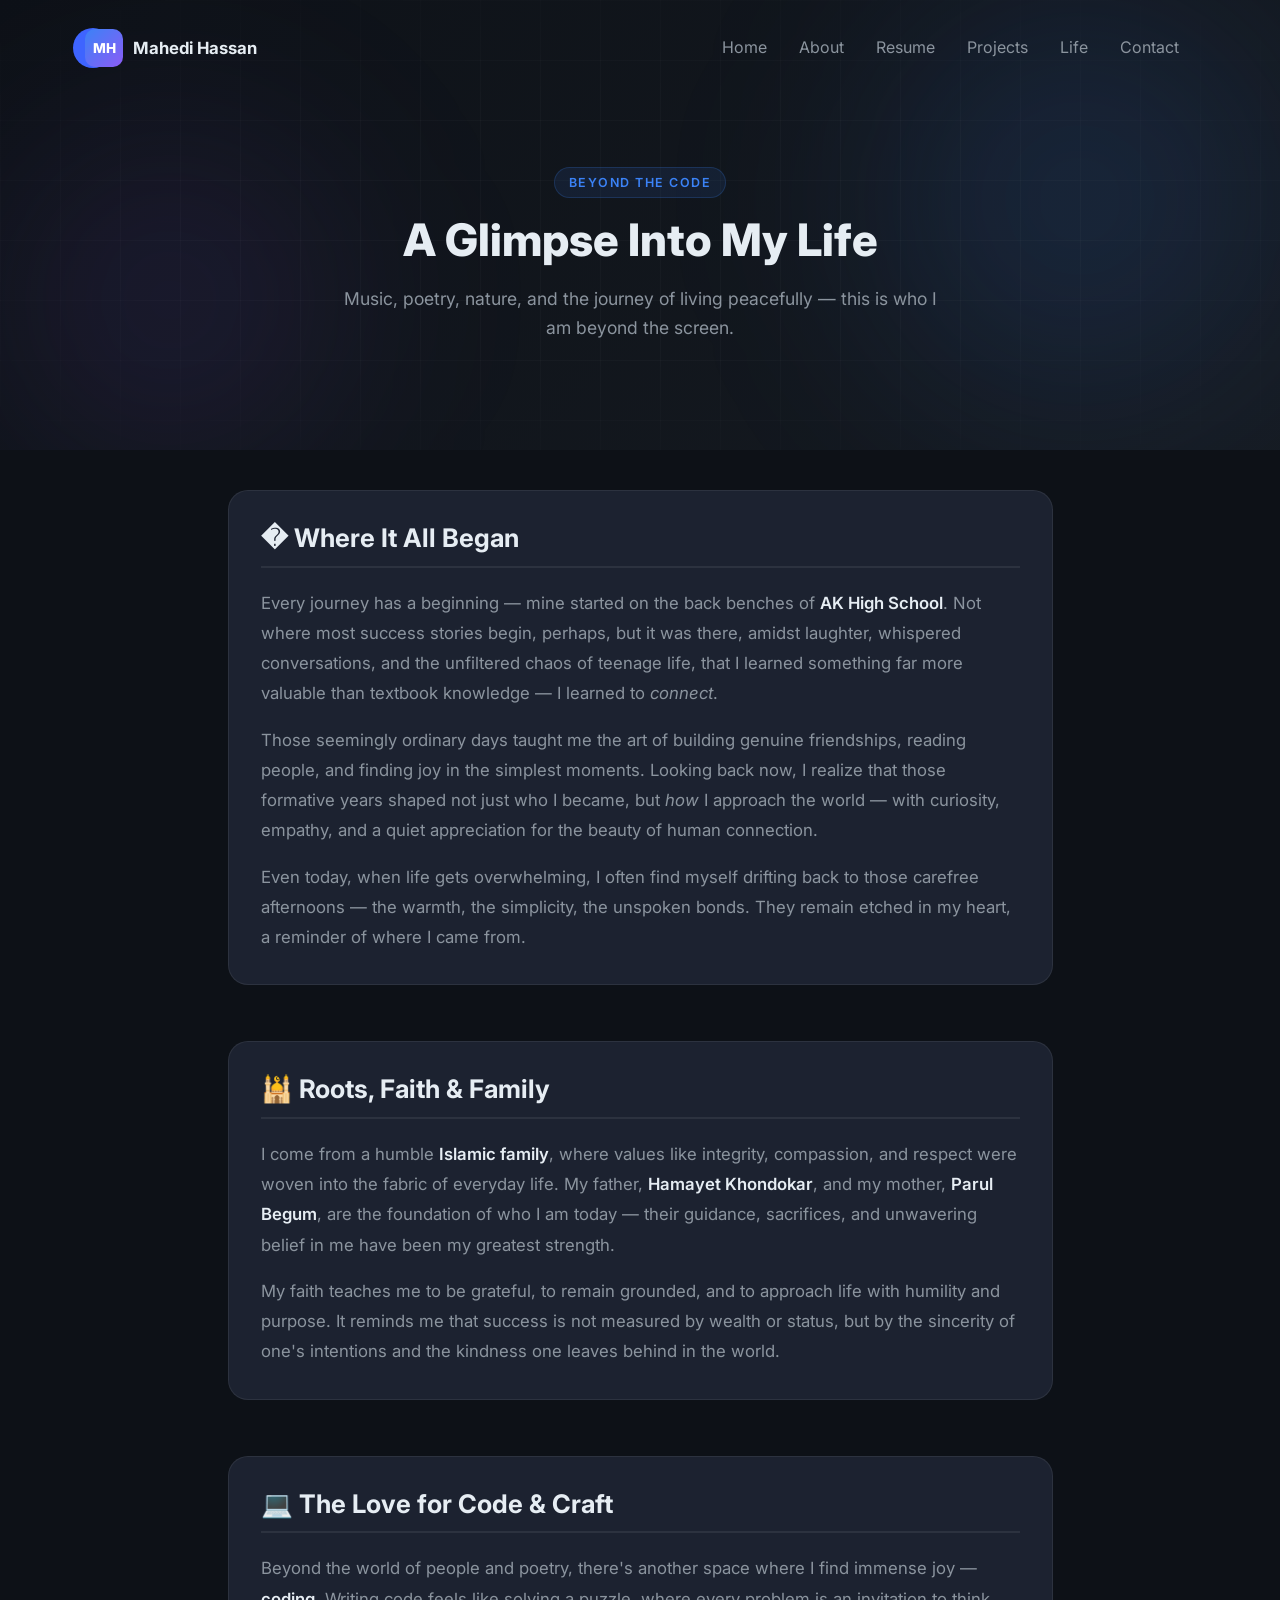
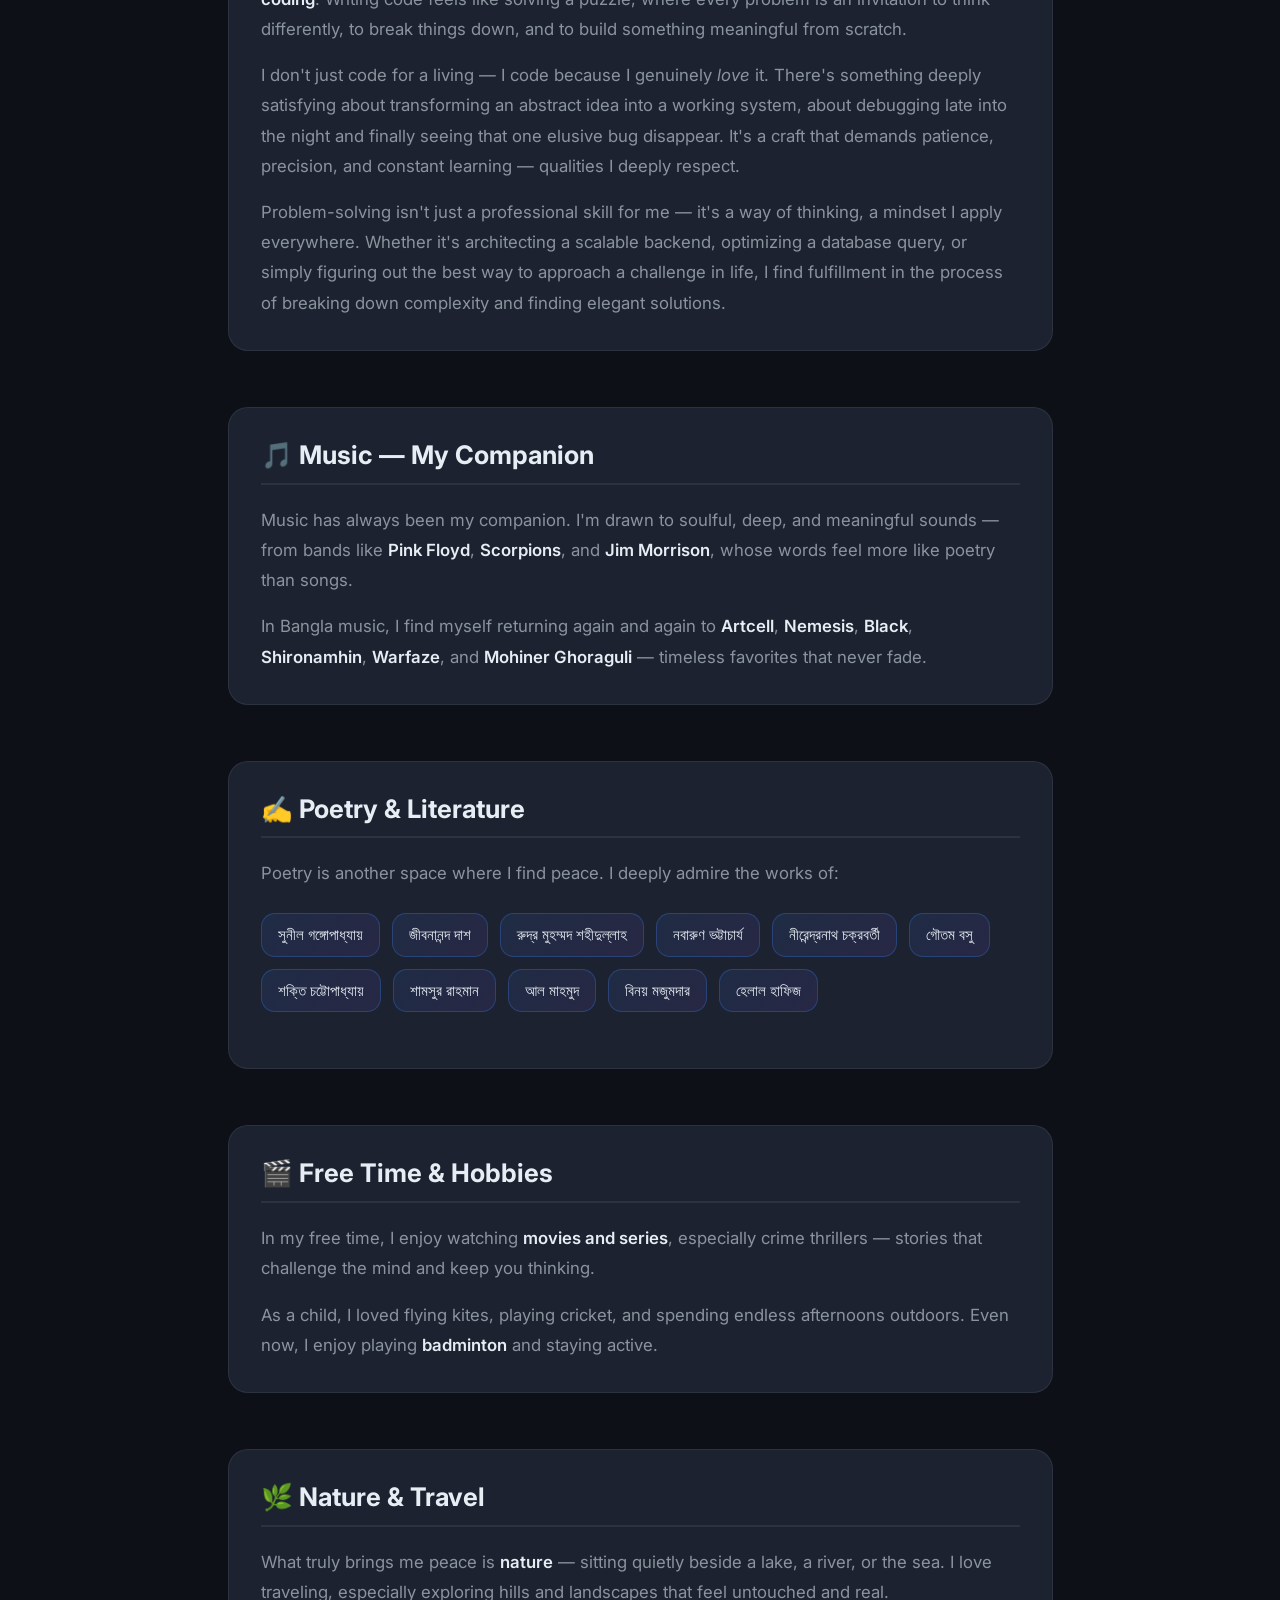
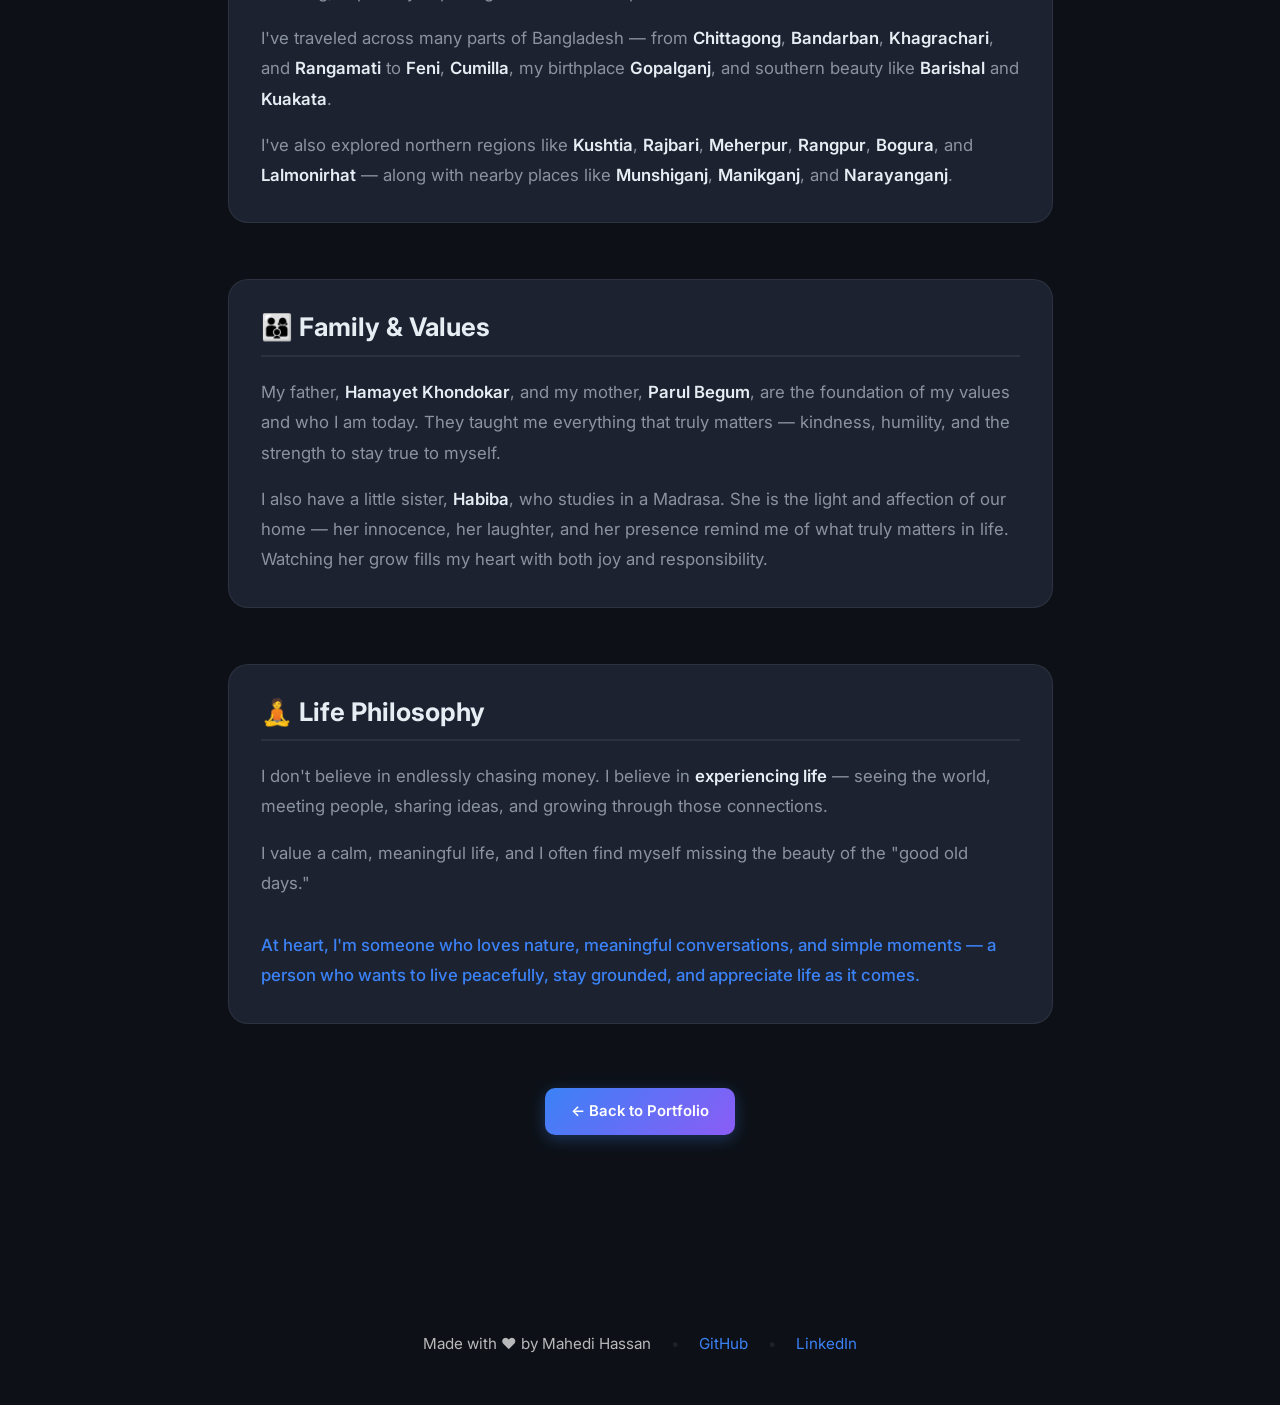
==== bio.html @ 2701e007 "dev" ====
<!DOCTYPE html>
<html lang="en">
  <head>
    <title>About Me — Mahedi Hassan</title>
    <meta charset="utf-8">
    <meta name="viewport" content="width=device-width, initial-scale=1, shrink-to-fit=no">
    <meta name="description" content="A glimpse into the life of Mahedi Hassan — music, poetry, nature, and the journey beyond code.">
    <meta property="og:title" content="About Me — Mahedi Hassan">
    <meta property="og:description" content="Beyond the code — music, poetry, nature, and meaningful moments.">
    <meta property="og:image" content="images/mahedi.jpg">
    <meta name="theme-color" content="#0d1117">

    <!-- Preconnect for speed -->
    <link rel="preconnect" href="https://fonts.googleapis.com">
    <link rel="preconnect" href="https://fonts.gstatic.com" crossorigin>
    <link href="https://fonts.googleapis.com/css2?family=Inter:wght@300;400;500;600;700;800;900&family=JetBrains+Mono:wght@400;600&display=swap" rel="stylesheet">

    <!-- Framework CSS (kept lean) -->
    <link rel="stylesheet" href="css/animate.css">
    <link rel="stylesheet" href="css/aos.css">
    <link rel="stylesheet" href="css/style.css">

    <!-- Main portfolio theme — loads last to win specificity -->
    <link rel="stylesheet" href="css/portfolio-main.css">
  </head>

  <body data-spy="scroll" data-target=".site-navbar-target" data-offset="300">

    <!-- Scroll progress indicator -->
    <div id="scroll-progress-bar" aria-hidden="true"></div>

    <!-- ════════════════════════════════════════════
         NAVIGATION
    ════════════════════════════════════════════ -->
    <nav class="navbar navbar-expand-lg navbar-dark ftco-navbar-light site-navbar-target" id="ftco-navbar">
      <div class="container">
        <a class="navbar-brand" href="index.html">
          <span class="brand-logo">MH</span>
          <span class="brand-name">Mahedi Hassan</span>
        </a>
        <button class="navbar-toggler" type="button" data-toggle="collapse"
                data-target="#ftco-nav" aria-controls="ftco-nav"
                aria-expanded="false" aria-label="Toggle navigation">
          <span class="navbar-toggler-icon"></span>
        </button>
        <div class="collapse navbar-collapse" id="ftco-nav">
          <ul class="navbar-nav nav ml-auto">
            <li class="nav-item"><a href="index.html#home-section"     class="nav-link"><span>Home</span></a></li>
            <li class="nav-item"><a href="index.html#about-section"    class="nav-link"><span>About</span></a></li>
            <li class="nav-item"><a href="index.html#resume-section"   class="nav-link"><span>Resume</span></a></li>
            <li class="nav-item"><a href="index.html#projects-section" class="nav-link"><span>Projects</span></a></li>
            <li class="nav-item"><a href="bio.html" class="nav-link active"><span>Life</span></a></li>
            <li class="nav-item"><a href="index.html#contact-section"  class="nav-link"><span>Contact</span></a></li>
          </ul>
        </div>
      </div>
    </nav>

    <!-- ════════════════════════════════════════════
         BIO HERO
    ════════════════════════════════════════════ -->
    <section class="hero-wrap bio-hero" style="min-height: 50vh; padding-top: 120px; padding-bottom: 60px;">
      <div class="hero-glow glow-1" aria-hidden="true"></div>
      <div class="hero-glow glow-2" aria-hidden="true"></div>
      <div class="hero-grid" aria-hidden="true"></div>

      <div class="container">
        <div class="row justify-content-center">
          <div class="col-lg-8 text-center" data-aos="fade-up">
            <div class="section-eyebrow">Beyond the Code</div>
            <h1 class="section-heading" style="font-size: 2.8rem; margin-bottom: 1rem;">
              A Glimpse Into My Life
            </h1>
            <p class="section-sub" style="font-size: 1.1rem; max-width: 600px; margin: 0 auto;">
              Music, poetry, nature, and the journey of living peacefully — this is who I am beyond the screen.
            </p>
          </div>
        </div>
      </div>
    </section>

    <!-- ════════════════════════════════════════════
         BIO CONTENT
    ════════════════════════════════════════════ -->
    <section class="ftco-section" style="padding-top: 40px;">
      <div class="container">
        <div class="row justify-content-center">
          <div class="col-lg-9">

            <!-- Journey -->
            <div class="bio-block" data-aos="fade-up">
              <h3 class="bio-heading">� Where It All Began</h3>
              <p class="bio-text">
                Every journey has a beginning — mine started on the back benches of <strong>AK High School</strong>. 
                Not where most success stories begin, perhaps, but it was there, amidst laughter, whispered conversations, 
                and the unfiltered chaos of teenage life, that I learned something far more valuable than textbook knowledge 
                — I learned to <em>connect</em>.
              </p>
              <p class="bio-text">
                Those seemingly ordinary days taught me the art of building genuine friendships, reading people, and finding 
                joy in the simplest moments. Looking back now, I realize that those formative years shaped not just who I became, 
                but <em>how</em> I approach the world — with curiosity, empathy, and a quiet appreciation for the beauty of human connection.
              </p>
              <p class="bio-text">
                Even today, when life gets overwhelming, I often find myself drifting back to those carefree afternoons — 
                the warmth, the simplicity, the unspoken bonds. They remain etched in my heart, a reminder of where I came from.
              </p>
            </div>

            <!-- Roots & Faith -->
            <div class="bio-block" data-aos="fade-up" data-aos-delay="50">
              <h3 class="bio-heading">🕌 Roots, Faith & Family</h3>
              <p class="bio-text">
                I come from a humble <strong>Islamic family</strong>, where values like integrity, compassion, and respect were 
                woven into the fabric of everyday life. My father, <strong>Hamayet Khondokar</strong>, and my mother, 
                <strong>Parul Begum</strong>, are the foundation of who I am today — their guidance, sacrifices, and unwavering 
                belief in me have been my greatest strength.
              </p>
              <p class="bio-text">
                My faith teaches me to be grateful, to remain grounded, and to approach life with humility and purpose. 
                It reminds me that success is not measured by wealth or status, but by the sincerity of one's intentions 
                and the kindness one leaves behind in the world.
              </p>
            </div>

            <!-- Coding & Problem-Solving -->
            <div class="bio-block" data-aos="fade-up" data-aos-delay="100">
              <h3 class="bio-heading">💻 The Love for Code & Craft</h3>
              <p class="bio-text">
                Beyond the world of people and poetry, there's another space where I find immense joy — <strong>coding</strong>. 
                Writing code feels like solving a puzzle, where every problem is an invitation to think differently, to break 
                things down, and to build something meaningful from scratch.
              </p>
              <p class="bio-text">
                I don't just code for a living — I code because I genuinely <em>love</em> it. There's something deeply 
                satisfying about transforming an abstract idea into a working system, about debugging late into the night 
                and finally seeing that one elusive bug disappear. It's a craft that demands patience, precision, and constant learning — 
                qualities I deeply respect.
              </p>
              <p class="bio-text">
                Problem-solving isn't just a professional skill for me — it's a way of thinking, a mindset I apply everywhere. 
                Whether it's architecting a scalable backend, optimizing a database query, or simply figuring out the best way 
                to approach a challenge in life, I find fulfillment in the process of breaking down complexity and finding elegant solutions.
              </p>
            </div>

            <!-- Music -->
            <div class="bio-block" data-aos="fade-up" data-aos-delay="100">
              <h3 class="bio-heading">🎵 Music — My Companion</h3>
              <p class="bio-text">
                Music has always been my companion. I'm drawn to soulful, deep, and meaningful sounds — from bands like 
                <strong>Pink Floyd</strong>, <strong>Scorpions</strong>, and <strong>Jim Morrison</strong>, whose words 
                feel more like poetry than songs.
              </p>
              <p class="bio-text">
                In Bangla music, I find myself returning again and again to <strong>Artcell</strong>, <strong>Nemesis</strong>, 
                <strong>Black</strong>, <strong>Shironamhin</strong>, <strong>Warfaze</strong>, and 
                <strong>Mohiner Ghoraguli</strong> — timeless favorites that never fade.
              </p>
            </div>

            <!-- Poetry -->
            <div class="bio-block" data-aos="fade-up" data-aos-delay="200">
              <h3 class="bio-heading">✍️ Poetry & Literature</h3>
              <p class="bio-text">
                Poetry is another space where I find peace. I deeply admire the works of:
              </p>
              <div class="poet-grid">
                <span class="poet-tag">সুনীল গঙ্গোপাধ্যায়</span>
                <span class="poet-tag">জীবনানন্দ দাশ</span>
                <span class="poet-tag">রুদ্র মুহম্মদ শহীদুল্লাহ</span>
                <span class="poet-tag">নবারুণ ভট্টাচার্য</span>
                <span class="poet-tag">নীরেন্দ্রনাথ চক্রবর্তী</span>
                <span class="poet-tag">গৌতম বসু</span>
                <span class="poet-tag">শক্তি চট্টোপাধ্যায়</span>
                <span class="poet-tag">শামসুর রাহমান</span>
                <span class="poet-tag">আল মাহমুদ</span>
                <span class="poet-tag">বিনয় মজুমদার</span>
                <span class="poet-tag">হেলাল হাফিজ</span>
              </div>
            </div>

            <!-- Hobbies -->
            <div class="bio-block" data-aos="fade-up" data-aos-delay="300">
              <h3 class="bio-heading">🎬 Free Time & Hobbies</h3>
              <p class="bio-text">
                In my free time, I enjoy watching <strong>movies and series</strong>, especially crime thrillers — 
                stories that challenge the mind and keep you thinking.
              </p>
              <p class="bio-text">
                As a child, I loved flying kites, playing cricket, and spending endless afternoons outdoors. 
                Even now, I enjoy playing <strong>badminton</strong> and staying active.
              </p>
            </div>

            <!-- Nature & Travel -->
            <div class="bio-block" data-aos="fade-up" data-aos-delay="400">
              <h3 class="bio-heading">🌿 Nature & Travel</h3>
              <p class="bio-text">
                What truly brings me peace is <strong>nature</strong> — sitting quietly beside a lake, a river, or the sea. 
                I love traveling, especially exploring hills and landscapes that feel untouched and real.
              </p>
              <p class="bio-text">
                I've traveled across many parts of Bangladesh — from <strong>Chittagong</strong>, <strong>Bandarban</strong>, 
                <strong>Khagrachari</strong>, and <strong>Rangamati</strong> to <strong>Feni</strong>, <strong>Cumilla</strong>, 
                my birthplace <strong>Gopalganj</strong>, and southern beauty like <strong>Barishal</strong> and <strong>Kuakata</strong>.
              </p>
              <p class="bio-text">
                I've also explored northern regions like <strong>Kushtia</strong>, <strong>Rajbari</strong>, 
                <strong>Meherpur</strong>, <strong>Rangpur</strong>, <strong>Bogura</strong>, and <strong>Lalmonirhat</strong> — 
                along with nearby places like <strong>Munshiganj</strong>, <strong>Manikganj</strong>, and <strong>Narayanganj</strong>.
              </p>
            </div>

            <!-- Family -->
            <div class="bio-block" data-aos="fade-up" data-aos-delay="500">
              <h3 class="bio-heading">👨‍👩‍👦 Family & Values</h3>
              <p class="bio-text">
                My father, <strong>Hamayet Khondokar</strong>, and my mother, <strong>Parul Begum</strong>, 
                are the foundation of my values and who I am today. They taught me everything that truly matters — 
                kindness, humility, and the strength to stay true to myself.
              </p>
              <p class="bio-text">
                I also have a little sister, <strong>Habiba</strong>, who studies in a Madrasa. She is the light and 
                affection of our home — her innocence, her laughter, and her presence remind me of what truly matters 
                in life. Watching her grow fills my heart with both joy and responsibility.
              </p>
            </div>

            <!-- Philosophy -->
            <div class="bio-block" data-aos="fade-up" data-aos-delay="600">
              <h3 class="bio-heading">🧘 Life Philosophy</h3>
              <p class="bio-text">
                I don't believe in endlessly chasing money. I believe in <strong>experiencing life</strong> — 
                seeing the world, meeting people, sharing ideas, and growing through those connections.
              </p>
              <p class="bio-text">
                I value a calm, meaningful life, and I often find myself missing the beauty of the "good old days."
              </p>
              <p class="bio-text" style="font-weight: 500; color: var(--accent); margin-top: 2rem;">
                At heart, I'm someone who loves nature, meaningful conversations, and simple moments — 
                a person who wants to live peacefully, stay grounded, and appreciate life as it comes.
              </p>
            </div>

            <!-- Back to Portfolio -->
            <div class="text-center" style="margin-top: 4rem;" data-aos="fade-up">
              <a href="index.html" class="btn-cta btn-cta-solid">← Back to Portfolio</a>
            </div>

          </div>
        </div>
      </div>
    </section>

    <!-- ════════════════════════════════════════════
         FOOTER
    ════════════════════════════════════════════ -->
    <footer class="ftco-footer ftco-section">
      <div class="container">
        <div class="row">
          <div class="col-md-12 text-center">
            <p class="footer-text">
              Made with ❤️ by Mahedi Hassan
              <span class="footer-divider">•</span>
              <a href="https://github.com/mahedihassan154" target="_blank" rel="noopener">GitHub</a>
              <span class="footer-divider">•</span>
              <a href="https://linkedin.com/in/mahedi154" target="_blank" rel="noopener">LinkedIn</a>
            </p>
          </div>
        </div>
      </div>
    </footer>

    <!-- Scripts -->
    <script src="js/jquery.min.js"></script>
    <script src="js/jquery-migrate-3.0.1.min.js"></script>
    <script src="js/popper.min.js"></script>
    <script src="js/bootstrap.min.js"></script>
    <script src="js/jquery.easing.1.3.js"></script>
    <script src="js/jquery.waypoints.min.js"></script>
    <script src="js/aos.js"></script>
    
    <script>
      // Initialize AOS
      AOS.init({
        duration: 800,
        easing: 'ease-in-out',
        once: true
      });

      // Scroll progress bar
      window.addEventListener('scroll', function() {
        var winScroll = document.body.scrollTop || document.documentElement.scrollTop;
        var height = document.documentElement.scrollHeight - document.documentElement.clientHeight;
        var scrolled = (winScroll / height) * 100;
        var bar = document.getElementById('scroll-progress-bar');
        if (bar) bar.style.width = scrolled + '%';
      });

      // Navbar scroll effect
      $(window).scroll(function() {
        var $nav = $('.ftco-navbar-light');
        if ($(this).scrollTop() > 50) {
          $nav.addClass('scrolled awake');
        } else {
          $nav.removeClass('scrolled awake');
        }
      });
    </script>

    <style>
      /* Bio-specific styles */
      .bio-hero {
        background: linear-gradient(135deg, rgba(13, 17, 23, 0.95), rgba(22, 27, 34, 0.95));
      }

      .bio-block {
        margin-bottom: 3.5rem;
        padding: 2rem;
        background: var(--bg-card);
        border: 1px solid var(--border);
        border-radius: var(--radius-lg);
        transition: all 0.3s ease;
      }

      .bio-block:hover {
        transform: translateY(-4px);
        box-shadow: 0 12px 24px rgba(0, 0, 0, 0.3);
        border-color: var(--accent);
      }

      .bio-heading {
        font-size: 1.6rem;
        font-weight: 700;
        color: var(--text);
        margin-bottom: 1.25rem;
        padding-bottom: 0.75rem;
        border-bottom: 2px solid var(--border);
      }

      .bio-text {
        font-size: 1.05rem;
        line-height: 1.8;
        color: var(--text-muted);
        margin-bottom: 1rem;
      }

      .bio-text:last-child {
        margin-bottom: 0;
      }

      .bio-text strong {
        color: var(--text);
        font-weight: 600;
      }

      .poet-grid {
        display: flex;
        flex-wrap: wrap;
        gap: 0.75rem;
        margin: 1.5rem 0;
      }

      .poet-tag {
        display: inline-block;
        padding: 0.5rem 1rem;
        background: linear-gradient(135deg, rgba(59, 130, 246, 0.1), rgba(139, 92, 246, 0.1));
        border: 1px solid rgba(59, 130, 246, 0.3);
        border-radius: var(--radius-md);
        color: var(--text);
        font-size: 0.95rem;
        font-weight: 500;
        transition: all 0.3s ease;
      }

      .poet-tag:hover {
        background: linear-gradient(135deg, rgba(59, 130, 246, 0.2), rgba(139, 92, 246, 0.2));
        border-color: var(--accent);
        transform: translateY(-2px);
      }

      /* Footer */
      .ftco-footer {
        background: var(--bg-darker);
        padding: 2rem 0;
        margin-top: 4rem;
      }

      .footer-text {
        color: var(--text-muted);
        font-size: 0.95rem;
      }

      .footer-text a {
        color: var(--accent);
        text-decoration: none;
        transition: color 0.2s ease;
      }

      .footer-text a:hover {
        color: var(--purple);
      }

      .footer-divider {
        margin: 0 1rem;
        color: var(--border);
      }

      @media (max-width: 768px) {
        .bio-block {
          padding: 1.5rem;
        }

        .bio-heading {
          font-size: 1.4rem;
        }

        .bio-text {
          font-size: 1rem;
        }

        .poet-grid {
          gap: 0.5rem;
        }

        .poet-tag {
          font-size: 0.85rem;
          padding: 0.4rem 0.75rem;
        }
      }
    </style>

  </body>
</html>
---- css/portfolio-main.css ----
/* ════════════════════════════════════════════════════════════════
   MAHEDI HASSAN — portfolio-main.css
   Dark navy + vibrant accent theme
   ════════════════════════════════════════════════════════════════ */

/* ── Design Tokens ─────────────────────────────────────────── */
:root {
  --bg:          #0d1117;
  --bg-alt:      #161b22;
  --bg-card:     #1c2230;
  --bg-card-h:   #212838;
  --border:      rgba(255,255,255,.07);
  --border-h:    rgba(255,255,255,.14);

  --accent:      #3b82f6;   /* blue  */
  --accent-h:    #60a5fa;
  --purple:      #8b5cf6;
  --purple-h:    #a78bfa;
  --green:       #10b981;
  --green-h:     #34d399;
  --amber:       #f59e0b;
  --amber-h:     #fbbf24;

  --text:        #e6edf3;
  --text-muted:  #8b949e;
  --text-faint:  #484f58;

  --radius-sm:   8px;
  --radius-md:   14px;
  --radius-lg:   20px;
  --radius-xl:   30px;

  --shadow-sm:   0 2px 8px rgba(0,0,0,.4);
  --shadow-md:   0 8px 32px rgba(0,0,0,.5);
  --shadow-lg:   0 20px 60px rgba(0,0,0,.6);
  --shadow-glow: 0 0 40px rgba(59,130,246,.18);

  --trans:       .25s cubic-bezier(.4,0,.2,1);
}

/* ── Reset / Base ───────────────────────────────────────────── */
*, *::before, *::after { box-sizing: border-box; }

html { scroll-behavior: smooth; }

body {
  font-family: 'Inter', -apple-system, BlinkMacSystemFont, 'Segoe UI', sans-serif !important;
  background: var(--bg) !important;
  color: var(--text) !important;
  line-height: 1.7;
  -webkit-font-smoothing: antialiased;
  overflow-x: hidden;
}

h1,h2,h3,h4,h5,h6 { color: var(--text) !important; font-weight: 700; line-height: 1.2; }
p { color: var(--text-muted); }
a { color: var(--accent); text-decoration: none; transition: color var(--trans); }
a:hover { color: var(--accent-h); }
img { max-width: 100%; display: block; }

/* ── Scroll progress bar ────────────────────────────────────── */
#scroll-progress-bar {
  position: fixed; top: 0; left: 0; height: 3px; width: 0;
  background: linear-gradient(90deg, var(--accent), var(--purple));
  z-index: 10000; transition: width .1s linear;
}

/* ── Section utility ────────────────────────────────────────── */
.ftco-section { padding: 100px 0; }
.bg-section-alt { background: var(--bg-alt) !important; }

/* ── Typography helpers ─────────────────────────────────────── */
.section-eyebrow {
  display: inline-block;
  font-size: .78rem; font-weight: 600; letter-spacing: .12em;
  text-transform: uppercase; color: var(--accent);
  background: rgba(59,130,246,.1); border: 1px solid rgba(59,130,246,.2);
  padding: 4px 14px; border-radius: 999px; margin-bottom: 16px;
}
.section-heading {
  font-size: clamp(1.8rem,4vw,2.6rem);
  font-weight: 800; color: var(--text) !important;
  margin-bottom: 16px;
}
.gradient-text {
  background: linear-gradient(135deg, var(--accent) 0%, var(--purple) 100%);
  -webkit-background-clip: text; -webkit-text-fill-color: transparent;
  background-clip: text;
}
.section-sub { color: var(--text-muted); font-size: 1.05rem; max-width: 580px; margin: 0 auto; }

/* ════════════════════════════════════════════════════════════════
   NAVIGATION
════════════════════════════════════════════════════════════════ */
#ftco-navbar {
  background: transparent !important;
  padding: 18px 0;
  transition: all .4s ease;
  position: fixed !important;
  z-index: 9000;
  width: 100%;
  top: 0;
}
#ftco-navbar.scrolled {
  background: rgba(13,17,23,.88) !important;
  backdrop-filter: blur(20px);
  -webkit-backdrop-filter: blur(20px);
  border-bottom: 1px solid var(--border);
  padding: 10px 0;
  box-shadow: 0 4px 24px rgba(0,0,0,.4);
}
.brand-logo {
  display: inline-flex; align-items: center; justify-content: center;
  width: 38px; height: 38px;
  background: linear-gradient(135deg, var(--accent), var(--purple));
  border-radius: 10px;
  font-size: .85rem; font-weight: 800; color: #fff;
  margin-right: 10px; flex-shrink: 0;
}
.brand-name {
  font-size: 1.05rem; font-weight: 700; color: var(--text) !important;
}
.navbar-brand { display: flex; align-items: center; }
.navbar-nav .nav-link {
  color: var(--text-muted) !important;
  font-size: .9rem; font-weight: 500; padding: 6px 16px !important;
  border-radius: 8px; transition: all var(--trans);
}
.navbar-nav .nav-link:hover { color: var(--text) !important; background: rgba(255,255,255,.06); }
.navbar-toggler { border: 1px solid var(--border); border-radius: 8px; }
.navbar-toggler-icon { background-image: url("data:image/svg+xml,%3csvg xmlns='http://www.w3.org/2000/svg' viewBox='0 0 30 30'%3e%3cpath stroke='rgba(230,237,243,.8)' stroke-linecap='round' stroke-miterlimit='10' stroke-width='2' d='M4 7h22M4 15h22M4 23h22'/%3e%3c/svg%3e"); }

/* ════════════════════════════════════════════════════════════════
   HERO
════════════════════════════════════════════════════════════════ */
.hero-wrap {
  min-height: 100vh;
  display: flex; align-items: center;
  position: relative; overflow: hidden;
  background: var(--bg);
  padding: 120px 0 80px;
}

/* Background glows */
.hero-glow {
  position: absolute; border-radius: 50%;
  filter: blur(90px); pointer-events: none;
}
.glow-1 {
  width: 600px; height: 600px; top: -100px; right: -100px;
  background: radial-gradient(circle, rgba(59,130,246,.18) 0%, transparent 70%);
  animation: glowPulse 8s ease-in-out infinite;
}
.glow-2 {
  width: 500px; height: 500px; bottom: -100px; left: -80px;
  background: radial-gradient(circle, rgba(139,92,246,.14) 0%, transparent 70%);
  animation: glowPulse 10s ease-in-out infinite 2s;
}
@keyframes glowPulse { 0%,100% { opacity:.6; transform:scale(1); } 50% { opacity:1; transform:scale(1.08); } }

/* Grid overlay */
.hero-grid {
  position: absolute; inset: 0; pointer-events: none;
  background-image:
    linear-gradient(rgba(255,255,255,.025) 1px, transparent 1px),
    linear-gradient(90deg, rgba(255,255,255,.025) 1px, transparent 1px);
  background-size: 60px 60px;
  mask-image: radial-gradient(ellipse 80% 70% at 50% 50%, #000 40%, transparent 100%);
}

/* Particle dots */
#hero-particles {
  position: absolute; inset: 0; pointer-events: none;
}
.p-dot {
  position: absolute; border-radius: 50%;
  background: var(--accent);
  animation: floatDot ease-in-out infinite;
}
@keyframes floatDot {
  0%,100% { transform: translateY(0)   scale(1); }
  50%      { transform: translateY(-18px) scale(1.2); }
}

/* Hero layout */
.hero-row { min-height: calc(100vh - 160px); }

/* Copy */
.hero-badge {
  display: inline-flex; align-items: center; gap: 8px;
  font-size: .82rem; font-weight: 600; color: var(--green);
  background: rgba(16,185,129,.1); border: 1px solid rgba(16,185,129,.25);
  padding: 6px 14px; border-radius: 999px; margin-bottom: 24px;
}
.pulse-dot {
  width: 8px; height: 8px; border-radius: 50%;
  background: var(--green); flex-shrink: 0;
  animation: pulseDot 2s ease-in-out infinite;
}
@keyframes pulseDot { 0%,100% { box-shadow: 0 0 0 0 rgba(16,185,129,.6); } 70% { box-shadow: 0 0 0 8px transparent; } }

.hero-greeting { display: block; font-size: 1.1rem; font-weight: 500; color: var(--text-muted); margin-bottom: 8px; }

.hero-name {
  font-size: clamp(3rem,8vw,5.5rem) !important;
  font-weight: 900 !important; line-height: 1.0 !important;
  color: var(--text) !important; margin: 0 0 12px;
}
.hero-name-highlight {
  background: linear-gradient(135deg, var(--accent) 0%, var(--purple) 100%);
  -webkit-background-clip: text; -webkit-text-fill-color: transparent;
  background-clip: text;
}

.hero-role-line {
  font-size: clamp(1.1rem,2.5vw,1.45rem);
  font-weight: 600; color: var(--text-muted);
  margin-bottom: 24px; display: flex; align-items: center; flex-wrap: wrap; gap: 4px;
}
.hero-role-static { color: var(--text-muted); }
.hero-rotate .wrap {
  color: var(--accent-h);
  border-right: 2px solid var(--accent);
  padding-right: 4px;
}

.hero-bio {
  font-size: 1.05rem; line-height: 1.8;
  color: var(--text-muted); max-width: 520px; margin-bottom: 36px;
}
.hero-bio strong { color: var(--text); }

/* CTA buttons */
.hero-actions { display: flex; flex-wrap: wrap; gap: 14px; margin-bottom: 36px; }
.btn-hero {
  display: inline-flex; align-items: center; gap: 8px;
  font-size: .95rem; font-weight: 600; padding: 13px 28px;
  border-radius: 12px; cursor: pointer;
  transition: all var(--trans); border: none; text-decoration: none;
}
.btn-hero-solid {
  background: linear-gradient(135deg, var(--accent), var(--purple));
  color: #fff;
  box-shadow: 0 4px 20px rgba(59,130,246,.35);
}
.btn-hero-solid:hover {
  color: #fff; transform: translateY(-2px);
  box-shadow: 0 8px 30px rgba(59,130,246,.5);
}
.btn-hero-ghost {
  background: rgba(255,255,255,.05);
  color: var(--text); border: 1px solid var(--border);
}
.btn-hero-ghost:hover {
  background: rgba(255,255,255,.1); color: var(--text);
  border-color: var(--border-h); transform: translateY(-2px);
}

/* Social links */
.hero-socials { display: flex; flex-wrap: wrap; gap: 12px; }
.hs-link {
  display: inline-flex; align-items: center; gap: 7px;
  font-size: .88rem; font-weight: 500; color: var(--text-muted);
  background: rgba(255,255,255,.05); border: 1px solid var(--border);
  padding: 7px 14px; border-radius: 999px;
  transition: all var(--trans);
}
.hs-link:hover {
  color: var(--accent); border-color: var(--accent);
  background: rgba(59,130,246,.08);
  transform: translateY(-2px);
}

/* Hero photo frame */
.hero-photo-col { display: flex; justify-content: center; padding: 40px 0; }
.hero-photo-frame {
  position: relative; width: 360px; height: 360px;
}
.hpf-ring {
  position: absolute; border-radius: 50%;
  border: 2px solid transparent;
}
.hpf-ring-1 {
  inset: -16px;
  border-color: rgba(59,130,246,.25);
  animation: spin 12s linear infinite;
}
.hpf-ring-2 {
  inset: -32px;
  border-color: rgba(139,92,246,.15);
  animation: spin 18s linear infinite reverse;
}
@keyframes spin { to { transform: rotate(360deg); } }

.hpf-glow {
  position: absolute; inset: 0; border-radius: 50%;
  background: radial-gradient(circle, rgba(59,130,246,.2) 0%, transparent 70%);
  filter: blur(30px);
}
.hero-photo {
  width: 360px; height: 360px; object-fit: cover; object-position: top center;
  border-radius: 50%;
  border: 3px solid rgba(59,130,246,.3);
  position: relative; z-index: 1;
  box-shadow: 0 0 0 8px rgba(59,130,246,.06), var(--shadow-lg);
}

/* Photo badge */
.hpf-badge {
  position: absolute; bottom: 20px; right: -10px;
  background: var(--bg-card); border: 1px solid var(--border);
  border-radius: var(--radius-md); padding: 10px 14px;
  display: flex; align-items: center; gap: 10px;
  box-shadow: var(--shadow-md); z-index: 2;
  animation: float 4s ease-in-out infinite;
}
@keyframes float { 0%,100% { transform: translateY(0); } 50% { transform: translateY(-8px); } }
.hpf-badge-icon { font-size: 1.4rem; }
.hpf-badge-text { display: flex; flex-direction: column; line-height: 1; }
.hpf-badge-text strong { font-size: 1.1rem; font-weight: 800; color: var(--accent); }
.hpf-badge-text small { font-size: .72rem; color: var(--text-muted); }

/* Floating chips */
.hpf-chip {
  position: absolute; font-size: .78rem; font-weight: 600;
  background: var(--bg-card); border: 1px solid var(--border);
  padding: 5px 12px; border-radius: 999px;
  box-shadow: var(--shadow-sm); z-index: 2; color: var(--text);
  animation: float 5s ease-in-out infinite;
}
.chip-python { top: 10px;  left: -20px; animation-delay: 0s;   border-color: rgba(59,130,246,.3); }
.chip-go     { top: 80px;  right: -25px; animation-delay: 1.5s; border-color: rgba(139,92,246,.3); }
.chip-web3   { bottom: 80px; left: -30px; animation-delay: 3s;  border-color: rgba(16,185,129,.3); }

/* Scroll cue */
.hero-scroll {
  position: absolute; bottom: 30px; left: 50%; transform: translateX(-50%);
  display: flex; flex-direction: column; align-items: center; gap: 8px;
  color: var(--text-muted); font-size: .78rem;
  animation: bobScroll 2.5s ease-in-out infinite;
}
@keyframes bobScroll { 0%,100% { transform: translateX(-50%) translateY(0); } 50% { transform: translateX(-50%) translateY(6px); } }
.scroll-mouse {
  width: 24px; height: 38px; border: 2px solid var(--border);
  border-radius: 999px; display: flex; justify-content: center; padding-top: 6px;
}
.scroll-wheel {
  width: 4px; height: 8px; background: var(--accent);
  border-radius: 2px; animation: scrollWheel 2s ease-in-out infinite;
}
@keyframes scrollWheel { 0%,100% { transform: translateY(0); opacity:1; } 80% { transform: translateY(10px); opacity:0; } }

/* ════════════════════════════════════════════════════════════════
   ABOUT
════════════════════════════════════════════════════════════════ */
.about-section { background: var(--bg) !important; }

/* Stats grid */
.stats-grid {
  display: grid; grid-template-columns: 1fr 1fr; gap: 16px;
}
.stat-card {
  background: var(--bg-card); border: 1px solid var(--border);
  border-radius: var(--radius-lg); padding: 32px 24px;
  text-align: center; transition: all var(--trans);
  position: relative; overflow: hidden;
}
.stat-card::before {
  content: ''; position: absolute; inset: 0;
  opacity: 0; transition: opacity var(--trans);
}
.sc-blue   { border-top: 3px solid var(--accent); }
.sc-purple { border-top: 3px solid var(--purple); }
.sc-green  { border-top: 3px solid var(--green); }
.sc-amber  { border-top: 3px solid var(--amber); }
.sc-blue::before   { background: linear-gradient(180deg, rgba(59,130,246,.06) 0%, transparent 100%); }
.sc-purple::before { background: linear-gradient(180deg, rgba(139,92,246,.06) 0%, transparent 100%); }
.sc-green::before  { background: linear-gradient(180deg, rgba(16,185,129,.06)  0%, transparent 100%); }
.sc-amber::before  { background: linear-gradient(180deg, rgba(245,158,11,.06) 0%, transparent 100%); }
.stat-card:hover { transform: translateY(-4px); border-color: var(--border-h); box-shadow: var(--shadow-md); }
.stat-card:hover::before { opacity: 1; }

.sc-num { font-size: 2.8rem; font-weight: 900; line-height: 1; margin-bottom: 8px; display: flex; justify-content: center; align-items: baseline; gap: 2px; }
.sc-blue   .sc-num { color: var(--accent); }
.sc-purple .sc-num { color: var(--purple); }
.sc-green  .sc-num { color: var(--green); }
.sc-amber  .sc-num { color: var(--amber); }
.sc-num sup { font-size: 1.5rem; font-weight: 800; }
.stat-card p { font-size: .88rem; color: var(--text-muted); margin: 0; font-weight: 500; }

/* About copy */
.about-copy { padding-left: 20px; }
.about-lead {
  font-size: 1.12rem; color: var(--text); line-height: 1.75;
  margin-bottom: 16px;
}
.about-lead strong { color: var(--accent); }
.about-body { color: var(--text-muted); line-height: 1.8; margin-bottom: 28px; }

.about-meta-grid { display: grid; grid-template-columns: 1fr 1fr; gap: 12px; margin-bottom: 28px; }
.am-row { display: flex; flex-direction: column; gap: 2px; }
.am-label { font-size: .78rem; font-weight: 600; color: var(--text-faint); text-transform: uppercase; letter-spacing: .07em; }
.am-value { font-size: .92rem; font-weight: 500; color: var(--text); }
.am-value a { color: var(--accent); }
.am-available { color: var(--green) !important; font-weight: 600; }

.tech-cloud { display: flex; flex-wrap: wrap; gap: 8px; margin-bottom: 32px; }
.tech-cloud span {
  font-size: .82rem; font-weight: 500; color: var(--text-muted);
  background: rgba(255,255,255,.05); border: 1px solid var(--border);
  padding: 4px 12px; border-radius: 6px;
  transition: all var(--trans);
}
.tech-cloud span:hover {
  color: var(--accent); border-color: rgba(59,130,246,.35);
  background: rgba(59,130,246,.08); transform: translateY(-2px);
}

.about-actions { display: flex; flex-wrap: wrap; gap: 12px; }
.btn-cta {
  display: inline-flex; align-items: center; gap: 8px;
  font-size: .93rem; font-weight: 600;
  padding: 11px 26px; border-radius: 10px;
  transition: all var(--trans); cursor: pointer;
}
.btn-cta-solid {
  background: linear-gradient(135deg, var(--accent), var(--purple));
  color: #fff; box-shadow: 0 4px 16px rgba(59,130,246,.3);
}
.btn-cta-solid:hover { color: #fff; transform: translateY(-2px); box-shadow: 0 8px 24px rgba(59,130,246,.45); }
.btn-cta-outline {
  background: transparent; color: var(--text);
  border: 1px solid var(--border);
}
.btn-cta-outline:hover { border-color: var(--accent); color: var(--accent); transform: translateY(-2px); }

/* ════════════════════════════════════════════════════════════════
   RESUME
════════════════════════════════════════════════════════════════ */
.resume-section { background: var(--bg-alt) !important; }

/* Tabs */
.resume-tabs-wrap {
  display: flex; flex-wrap: wrap; gap: 8px;
  background: var(--bg-card); border: 1px solid var(--border);
  border-radius: var(--radius-lg); padding: 6px;
}
.rtab {
  flex: 1; min-width: 120px;
  background: transparent; border: none; border-radius: var(--radius-md);
  padding: 11px 20px; font-size: .9rem; font-weight: 600;
  color: var(--text-muted); cursor: pointer;
  transition: all var(--trans);
}
.rtab:hover { color: var(--text); background: rgba(255,255,255,.05); }
.rtab.active {
  background: linear-gradient(135deg, var(--accent), var(--purple));
  color: #fff; box-shadow: 0 4px 16px rgba(59,130,246,.3);
}

/* Panes */
.rtab-pane { display: none; }
.rtab-pane.active { display: block; animation: fadeIn .3s ease; }
@keyframes fadeIn { from { opacity:0; transform:translateY(10px); } to { opacity:1; transform:none; } }

/* Timeline */
.timeline { position: relative; padding-left: 28px; }
.timeline::before {
  content: ''; position: absolute; left: 6px; top: 12px; bottom: 12px;
  width: 2px; background: linear-gradient(180deg, var(--accent), var(--purple), var(--green));
  opacity: .35; border-radius: 2px;
}
.tl-item { position: relative; margin-bottom: 32px; }
.tl-dot {
  position: absolute; left: -26px; top: 18px;
  width: 14px; height: 14px; border-radius: 50%;
  border: 2px solid var(--bg-alt); z-index: 1;
  box-shadow: 0 0 0 4px rgba(59,130,246,.2);
}
.tl-dot-blue   { background: var(--accent); }
.tl-dot-purple { background: var(--purple); }
.tl-dot-green  { background: var(--green); }
.tl-dot-amber  { background: var(--amber); }

.tl-card {
  background: var(--bg-card); border: 1px solid var(--border);
  border-radius: var(--radius-md); padding: 24px 28px;
  transition: all var(--trans);
}
.tl-card:hover { border-color: var(--border-h); transform: translateY(-2px); box-shadow: var(--shadow-md); }

.tl-top {
  display: flex; justify-content: space-between; align-items: flex-start;
  flex-wrap: wrap; gap: 10px; margin-bottom: 14px;
}
.tl-title-wrap h3 { font-size: 1.1rem; font-weight: 700; color: var(--text) !important; margin: 0 0 4px; }
.tl-company { font-size: .88rem; color: var(--accent); font-weight: 500; margin: 0; }
.tl-period {
  font-size: .8rem; font-weight: 600; white-space: nowrap;
  background: rgba(59,130,246,.1); color: var(--accent);
  border: 1px solid rgba(59,130,246,.2);
  padding: 4px 12px; border-radius: 999px;
}

.tl-bullets { color: var(--text-muted); font-size: .9rem; padding-left: 20px; margin: 0 0 16px; line-height: 1.75; }
.tl-bullets li { margin-bottom: 4px; }
.tl-desc { color: var(--text-muted); font-size: .92rem; margin-bottom: 16px; }

.tl-tags { display: flex; flex-wrap: wrap; gap: 6px; }
.tl-tags span {
  font-size: .78rem; font-weight: 600; color: var(--text-muted);
  background: rgba(255,255,255,.05); border: 1px solid var(--border);
  padding: 3px 10px; border-radius: 6px;
}

/* Skills quad */
.skills-quad { display: grid; grid-template-columns: 1fr 1fr; gap: 20px; margin-bottom: 28px; }
.sq-group {
  background: var(--bg-card); border: 1px solid var(--border);
  border-radius: var(--radius-md); padding: 24px 24px 20px;
}
.sq-header {
  display: flex; align-items: center; gap: 10px;
  padding-bottom: 16px; margin-bottom: 20px;
  border-bottom: 1px solid var(--border);
}
.sq-header h4 { font-size: .95rem; font-weight: 700; margin: 0; color: var(--text) !important; }
.sq-icon { font-size: 1.2rem; }
.sq-blue   { border-top: 3px solid var(--accent); }
.sq-purple { border-top: 3px solid var(--purple); }
.sq-green  { border-top: 3px solid var(--green); }
.sq-amber  { border-top: 3px solid var(--amber); }

.sq-bars { display: flex; flex-direction: column; gap: 14px; }
.sqb-row {}
.sqb-meta { display: flex; justify-content: space-between; font-size: .82rem; font-weight: 500; margin-bottom: 6px; }
.sqb-meta span:first-child { color: var(--text); }
.sqb-meta span:last-child  { color: var(--text-muted); font-family: 'JetBrains Mono', monospace; }
.sqb-track { height: 6px; background: rgba(255,255,255,.07); border-radius: 99px; overflow: hidden; }
.sqb-fill { height: 100%; width: 0; border-radius: 99px; transition: width 1.2s cubic-bezier(.4,0,.2,1); }
.sqbf-blue   { background: linear-gradient(90deg, var(--accent), var(--accent-h)); }
.sqbf-purple { background: linear-gradient(90deg, var(--purple), var(--purple-h)); }
.sqbf-green  { background: linear-gradient(90deg, var(--green), var(--green-h)); }
.sqbf-amber  { background: linear-gradient(90deg, var(--amber), var(--amber-h)); }

/* Tooling */
.tooling-section {
  background: var(--bg-card); border: 1px solid var(--border);
  border-radius: var(--radius-md); padding: 22px 24px;
}
.tooling-title { font-size: .95rem; font-weight: 700; color: var(--text) !important; margin-bottom: 14px; }
.tooling-chips { display: flex; flex-wrap: wrap; gap: 8px; }
.tooling-chips span {
  font-size: .82rem; font-weight: 500; color: var(--text-muted);
  background: rgba(255,255,255,.05); border: 1px solid var(--border);
  padding: 5px 14px; border-radius: 8px;
  transition: all var(--trans); cursor: default;
}
.tooling-chips span:hover {
  color: var(--accent); border-color: rgba(59,130,246,.3);
  background: rgba(59,130,246,.07);
}

/* ════════════════════════════════════════════════════════════════
   PROJECTS
════════════════════════════════════════════════════════════════ */
.projects-masonry {
  display: grid;
  grid-template-columns: repeat(3, 1fr);
  gap: 20px;
}
/* First card spans full width */
.pj-featured { grid-column: 1 / -1; display: grid; grid-template-columns: 1fr 1.4fr; }
.pj-featured .pj-visual { min-height: 280px; border-radius: var(--radius-lg) 0 0 var(--radius-lg); }
.pj-featured .pj-body { border-radius: 0 var(--radius-lg) var(--radius-lg) 0; }

.pj-card {
  background: var(--bg-card); border: 1px solid var(--border);
  border-radius: var(--radius-lg); overflow: hidden;
  transition: all var(--trans); display: flex; flex-direction: column;
}
.pj-card:hover { transform: translateY(-6px); border-color: var(--border-h); box-shadow: var(--shadow-lg); }

.pj-visual {
  position: relative; min-height: 160px;
  display: flex; align-items: center; justify-content: center;
  overflow: hidden;
}
.pj-icon-wrap { font-size: 3.5rem; position: relative; z-index: 1; transition: transform var(--trans); }
.pj-card:hover .pj-icon-wrap { transform: scale(1.15) rotate(5deg); }

.pj-featured-label {
  position: absolute; top: 16px; left: 16px;
  font-size: .75rem; font-weight: 700; letter-spacing: .08em; text-transform: uppercase;
  background: linear-gradient(135deg, var(--accent), var(--purple));
  color: #fff; padding: 4px 12px; border-radius: 999px;
}

.pj-hover-overlay {
  position: absolute; inset: 0;
  background: rgba(0,0,0,.65); backdrop-filter: blur(4px);
  display: flex; align-items: center; justify-content: center; gap: 12px;
  opacity: 0; transition: opacity var(--trans);
}
.pj-card:hover .pj-hover-overlay { opacity: 1; }
.pj-ov-btn {
  font-size: .85rem; font-weight: 600; color: #fff;
  background: rgba(255,255,255,.15); border: 1px solid rgba(255,255,255,.3);
  padding: 8px 18px; border-radius: 8px;
  transition: all var(--trans);
}
.pj-ov-btn:hover { background: rgba(255,255,255,.25); color: #fff; transform: scale(1.04); }

.pj-body { padding: 22px 24px; flex: 1; display: flex; flex-direction: column; }
.pj-top { display: flex; justify-content: space-between; align-items: center; margin-bottom: 10px; }
.pj-cat {
  font-size: .75rem; font-weight: 700; text-transform: uppercase; letter-spacing: .07em;
  color: var(--accent);
}
.pj-year { font-size: .78rem; color: var(--text-faint); font-weight: 500; }
.pj-title { font-size: 1.05rem; font-weight: 700; color: var(--text) !important; margin-bottom: 10px; }
.pj-desc { font-size: .88rem; color: var(--text-muted); line-height: 1.7; margin-bottom: 14px; flex: 1; }
.pj-tags { display: flex; flex-wrap: wrap; gap: 6px; margin-top: auto; }
.pj-tags span {
  font-size: .75rem; font-weight: 600;
  background: rgba(59,130,246,.1); color: var(--accent-h);
  border: 1px solid rgba(59,130,246,.2);
  padding: 3px 10px; border-radius: 6px;
}

/* ════════════════════════════════════════════════════════════════
   CONTACT
════════════════════════════════════════════════════════════════ */

/* Info panel */
.contact-panel {
  background: var(--bg-card); border: 1px solid var(--border);
  border-radius: var(--radius-lg); padding: 32px 28px; height: 100%;
}
.contact-panel h3 { font-size: 1.25rem; font-weight: 700; color: var(--text) !important; margin-bottom: 8px; }

.cp-items { display: flex; flex-direction: column; gap: 20px; margin-top: 24px; }
.cp-item { display: flex; align-items: flex-start; gap: 14px; }
.cp-icon {
  width: 42px; height: 42px; border-radius: 10px; flex-shrink: 0;
  display: flex; align-items: center; justify-content: center;
}
.cp-ic-blue   { background: rgba(59,130,246,.15);  color: var(--accent); }
.cp-ic-purple { background: rgba(139,92,246,.15);  color: var(--purple); }
.cp-ic-green  { background: rgba(16,185,129,.15);  color: var(--green); }
.cp-ic-amber  { background: rgba(245,158,11,.15);  color: var(--amber); }
.cp-label { font-size: .75rem; font-weight: 600; text-transform: uppercase; letter-spacing: .08em; color: var(--text-faint); margin: 0 0 2px; }
.cp-val { font-size: .9rem; font-weight: 500; color: var(--text); display: block; word-break: break-all; }
.cp-val:hover { color: var(--accent); }

/* Form */
.contact-form {
  background: var(--bg-card); border: 1px solid var(--border);
  border-radius: var(--radius-lg); padding: 36px;
}
.cf-row { display: grid; grid-template-columns: 1fr 1fr; gap: 16px; }
.cf-group { margin-bottom: 18px; }
.cf-group label { display: block; font-size: .82rem; font-weight: 600; color: var(--text-muted); margin-bottom: 7px; }
.cf-input {
  width: 100%; background: rgba(255,255,255,.04); border: 1px solid var(--border);
  border-radius: 10px; padding: 12px 16px;
  font-size: .92rem; color: var(--text); font-family: inherit;
  transition: all var(--trans); outline: none;
  -webkit-appearance: none;
}
.cf-input::placeholder { color: var(--text-faint); }
.cf-input:focus { border-color: var(--accent); background: rgba(59,130,246,.05); box-shadow: 0 0 0 3px rgba(59,130,246,.12); }
.cf-textarea { resize: vertical; min-height: 130px; }

.cf-submit {
  display: inline-flex; align-items: center; gap: 10px;
  width: 100%; justify-content: center;
  background: linear-gradient(135deg, var(--accent), var(--purple));
  color: #fff; border: none; border-radius: 12px;
  font-size: 1rem; font-weight: 700; padding: 14px;
  cursor: pointer; transition: all var(--trans);
  box-shadow: 0 4px 20px rgba(59,130,246,.35);
}
.cf-submit:hover:not(:disabled) { transform: translateY(-2px); box-shadow: 0 8px 30px rgba(59,130,246,.5); }
.cf-submit:disabled { opacity: .65; cursor: not-allowed; }

.cf-note { margin-top: 14px; font-size: .88rem; text-align: center; min-height: 24px; }
.cf-success { color: var(--green); }
.cf-error   { color: #f87171; }

/* ════════════════════════════════════════════════════════════════
   FOOTER
════════════════════════════════════════════════════════════════ */
.site-footer {
  background: #090d14 !important;
  border-top: 1px solid var(--border);
  padding: 60px 0 30px;
}
.footer-grid {
  display: grid; grid-template-columns: 1.5fr 1fr 1fr; gap: 40px;
  padding-bottom: 40px; border-bottom: 1px solid var(--border);
}
.fg-brand { display: flex; flex-direction: column; gap: 8px; }
.brand-logo-sm {
  display: inline-flex; align-items: center; justify-content: center;
  width: 36px; height: 36px;
  background: linear-gradient(135deg, var(--accent), var(--purple));
  border-radius: 9px; font-size: .8rem; font-weight: 800; color: #fff;
  margin-bottom: 4px;
}
.fg-name { font-size: 1.05rem; font-weight: 700; color: var(--text); }
.fg-tag  { font-size: .88rem; color: var(--text-faint); line-height: 1.6; margin: 0; }
.fg-links h5, .fg-contact h5 { font-size: .82rem; font-weight: 700; text-transform: uppercase; letter-spacing: .1em; color: var(--text-faint); margin-bottom: 14px; }
.fg-links a, .fg-contact a {
  display: block; font-size: .9rem; color: var(--text-muted);
  margin-bottom: 8px; transition: color var(--trans);
}
.fg-links a:hover, .fg-contact a:hover { color: var(--accent); }

.footer-bottom {
  display: flex; justify-content: space-between; align-items: center;
  padding-top: 24px; flex-wrap: wrap; gap: 8px;
}
.footer-bottom p { font-size: .85rem; color: var(--text-faint); margin: 0; }
.footer-heart { color: #ef4444; }

/* ════════════════════════════════════════════════════════════════
   PAC-MAN FAB
════════════════════════════════════════════════════════════════ */
.pm-fab {
  position: fixed; bottom: 30px; right: 30px; z-index: 8000;
  width: 58px; height: 58px; border-radius: 50%;
  background: linear-gradient(135deg, var(--accent), var(--purple));
  border: none; cursor: pointer; color: #fff;
  font-size: 1.5rem;
  display: flex; align-items: center; justify-content: center;
  box-shadow: 0 4px 24px rgba(59,130,246,.5);
  transition: all var(--trans); overflow: hidden;
  animation: fabBounce 3s ease-in-out infinite 2s;
}
.pm-fab:hover { transform: scale(1.1); box-shadow: 0 8px 32px rgba(59,130,246,.7); animation: none; }
.pm-fab-ripple {
  position: absolute; inset: 0; border-radius: 50%;
  background: rgba(255,255,255,.2);
  animation: rippleOut 2s ease-in-out infinite;
}
@keyframes fabBounce { 0%,100% { transform:scale(1); } 50% { transform:scale(1.05) translateY(-4px); } }
@keyframes rippleOut { 0% { transform:scale(0.8); opacity:.6; } 100% { transform:scale(2); opacity:0; } }

/* ════════════════════════════════════════════════════════════════
   PAC-MAN MODAL
════════════════════════════════════════════════════════════════ */
.pm-backdrop {
  position: fixed; inset: 0; background: rgba(0,0,0,.75);
  backdrop-filter: blur(8px); z-index: 8900;
  opacity: 0; pointer-events: none; transition: opacity .3s;
}
.pm-backdrop.pm-open { opacity: 1; pointer-events: all; }

.pm-modal {
  position: fixed; top: 50%; left: 50%; z-index: 9000;
  transform: translate(-50%, -50%) scale(.9);
  opacity: 0; pointer-events: none;
  transition: all .35s cubic-bezier(.34,1.56,.64,1);
  width: min(620px, 96vw);
}
.pm-modal.pm-open { transform: translate(-50%,-50%) scale(1); opacity: 1; pointer-events: all; }

.pm-modal-inner {
  background: var(--bg-card); border: 1px solid var(--border);
  border-radius: var(--radius-xl); overflow: hidden;
  box-shadow: var(--shadow-lg), 0 0 60px rgba(59,130,246,.2);
}

.pm-header {
  display: flex; justify-content: space-between; align-items: center;
  padding: 16px 22px; border-bottom: 1px solid var(--border);
  background: rgba(255,255,255,.03);
}
.pm-header h3 { font-size: 1rem; font-weight: 700; color: var(--text) !important; margin: 0; }
.pm-header-right { display: flex; align-items: center; gap: 14px; }
.pm-hint { font-size: .75rem; color: var(--text-faint); }
.pm-close {
  background: rgba(255,255,255,.08); border: 1px solid var(--border);
  border-radius: 8px; width: 30px; height: 30px; font-size: .85rem;
  color: var(--text-muted); cursor: pointer; transition: all var(--trans);
  display: flex; align-items: center; justify-content: center;
}
.pm-close:hover { background: rgba(255,0,0,.2); color: #fff; border-color: rgba(255,0,0,.4); }

.pm-canvas-wrap { position: relative; background: #000; }
#pacCanvas { display: block; width: 100%; max-width: 560px; margin: 0 auto; }

.pm-splash {
  position: absolute; inset: 0;
  background: rgba(0,0,0,.9); backdrop-filter: blur(4px);
  display: flex; flex-direction: column; align-items: center; justify-content: center; gap: 12px;
}
.pm-splash-pac {
  width: 56px; height: 56px; border-radius: 50%;
  background: #FFD700;
  clip-path: polygon(100% 50%, 0% 0%, 0% 100%);
  animation: munchSplash 0.5s ease-in-out infinite alternate;
}
@keyframes munchSplash {
  from { clip-path: polygon(100% 50%, 0% 10%, 0% 90%); }
  to   { clip-path: polygon(100% 50%, 0% 50%, 0% 50%); }
}
.pm-splash h4 { font-size: 1.8rem; font-weight: 900; color: #FFD700; margin: 0; letter-spacing: .06em; }
.pm-splash p  { font-size: .88rem; color: var(--text-muted); margin: 0; }
.pm-start-btn {
  background: linear-gradient(135deg, var(--accent), var(--purple));
  color: #fff; border: none; border-radius: 12px;
  font-size: 1rem; font-weight: 700; padding: 12px 32px;
  cursor: pointer; transition: all var(--trans); margin-top: 4px;
}
.pm-start-btn:hover { transform: scale(1.05); box-shadow: 0 6px 24px rgba(59,130,246,.4); }

.pm-footer {
  display: flex; justify-content: space-around; align-items: center;
  padding: 12px 20px; border-top: 1px solid var(--border);
  font-size: .85rem; color: var(--text-muted);
}
.pm-footer strong { color: var(--accent); }

/* ════════════════════════════════════════════════════════════════
   CUSTOM SCROLLBAR
════════════════════════════════════════════════════════════════ */
::-webkit-scrollbar { width: 6px; }
::-webkit-scrollbar-track { background: var(--bg); }
::-webkit-scrollbar-thumb { background: var(--border-h); border-radius: 99px; }
::-webkit-scrollbar-thumb:hover { background: var(--accent); }

/* ════════════════════════════════════════════════════════════════
   RESPONSIVE
════════════════════════════════════════════════════════════════ */
@media (max-width: 991px) {
  .ftco-section { padding: 70px 0; }
  .hero-wrap { padding: 100px 0 60px; }
  .hero-row { flex-direction: column-reverse !important; gap: 40px; }
  .hero-copy { text-align: center; }
  .hero-bio { max-width: 100%; }
  .hero-actions, .hero-socials { justify-content: center; }
  .hero-photo-frame { width: 280px; height: 280px; }
  .hero-photo { width: 280px; height: 280px; }
  .hpf-chip { display: none; }
  .about-copy { padding-left: 0; margin-top: 30px; }
  .about-meta-grid { grid-template-columns: 1fr; }
  .skills-quad { grid-template-columns: 1fr; }
  .projects-masonry { grid-template-columns: 1fr; }
  .pj-featured { grid-column: auto; display: flex; flex-direction: column; }
  .pj-featured .pj-visual { border-radius: var(--radius-lg) var(--radius-lg) 0 0; }
  .pj-featured .pj-body   { border-radius: 0 0 var(--radius-lg) var(--radius-lg); }
  .footer-grid { grid-template-columns: 1fr 1fr; }
  .fg-brand { grid-column: 1 / -1; }
  .pm-fab { bottom: 20px; right: 20px; width: 52px; height: 52px; }
}

@media (max-width: 767px) {
  .hero-name { font-size: clamp(2.2rem,10vw,3.5rem) !important; }
  .stats-grid { grid-template-columns: 1fr 1fr; }
  .contact-form { padding: 24px 18px; }
  .cf-row { grid-template-columns: 1fr; }
  .footer-grid { grid-template-columns: 1fr; }
  .footer-bottom { flex-direction: column; text-align: center; }
  .resume-tabs-wrap { flex-direction: column; }
  .pm-modal { width: 98vw; }
  .pm-hint { display: none; }
}

@media (max-width: 480px) {
  .hero-photo-frame { width: 220px; height: 220px; }
  .hero-photo { width: 220px; height: 220px; }
  .btn-hero { width: 100%; justify-content: center; }
  .hero-actions { flex-direction: column; }
  .projects-masonry { grid-template-columns: 1fr; }
}

/* ─── Hide old template sections not in use ─── */
.ftco-partner { display: none !important; }
.block-27, .ftco-testimonial { display: none !important; }
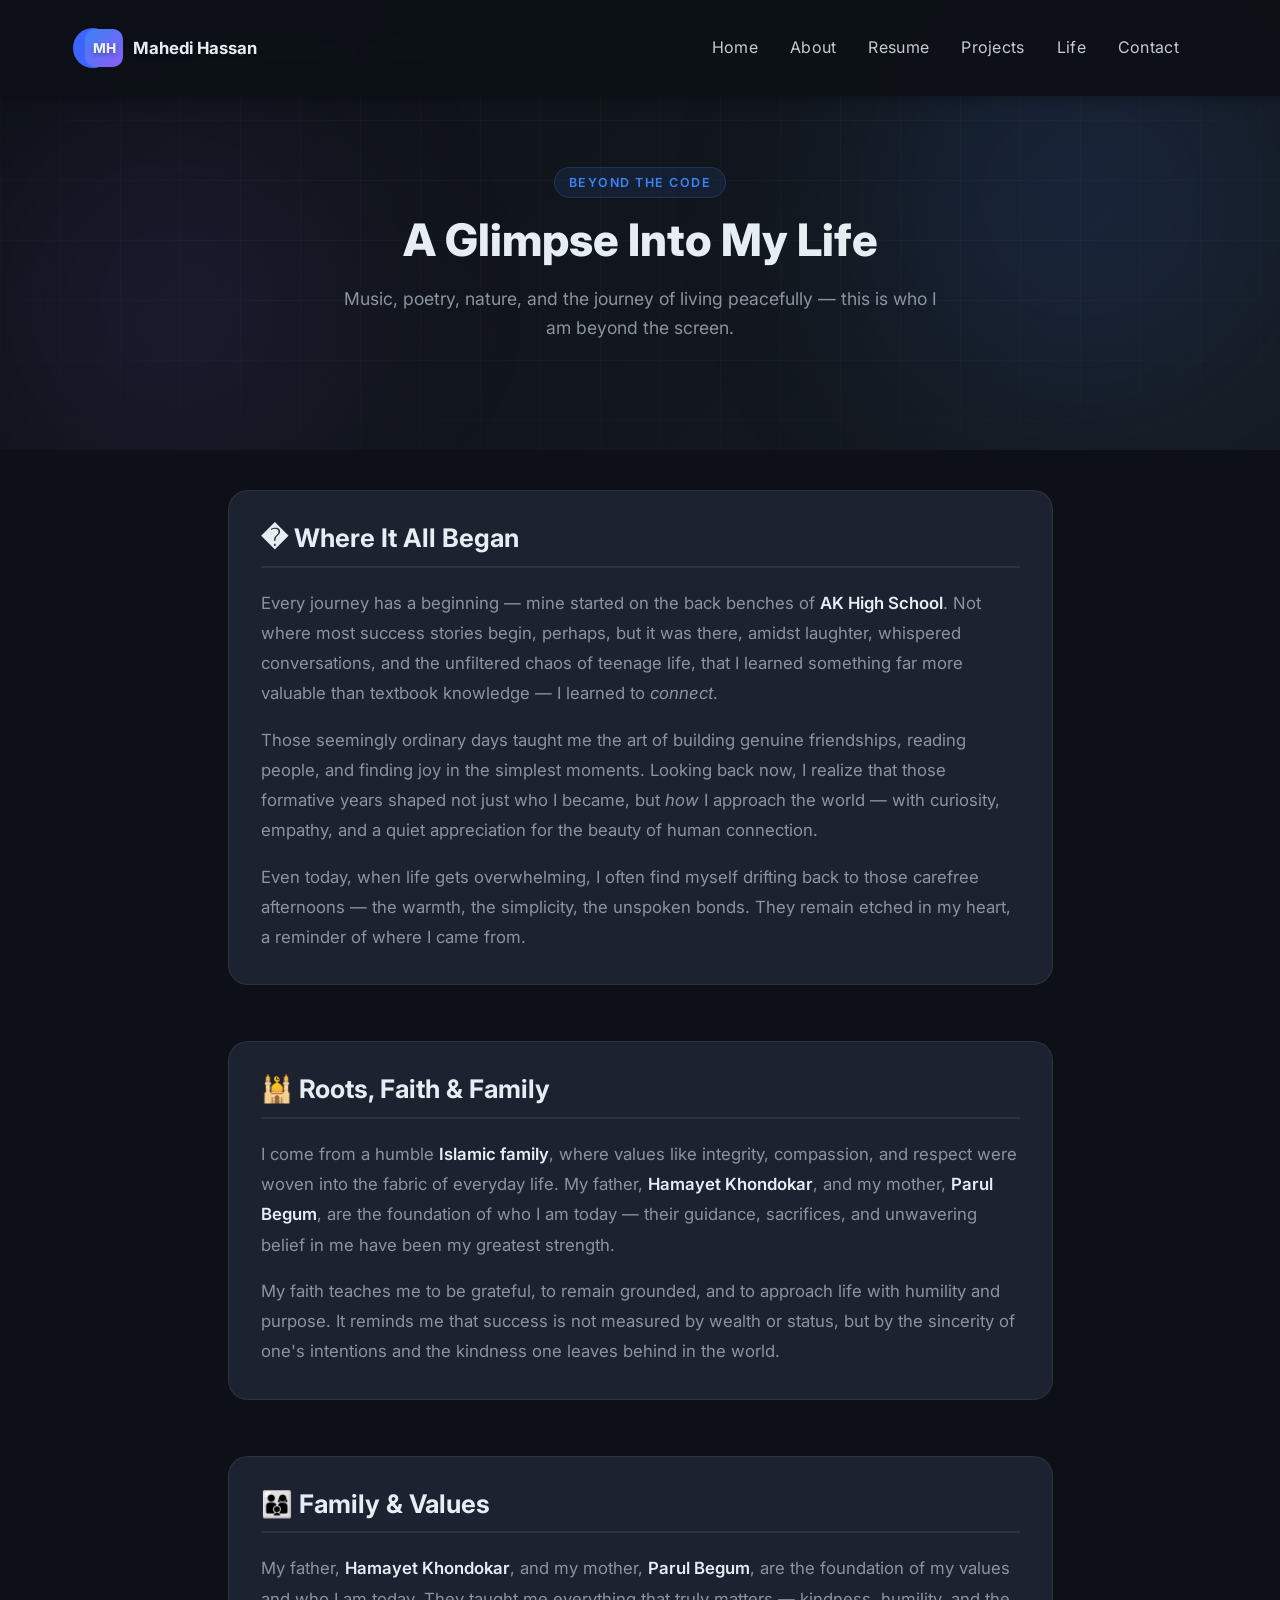
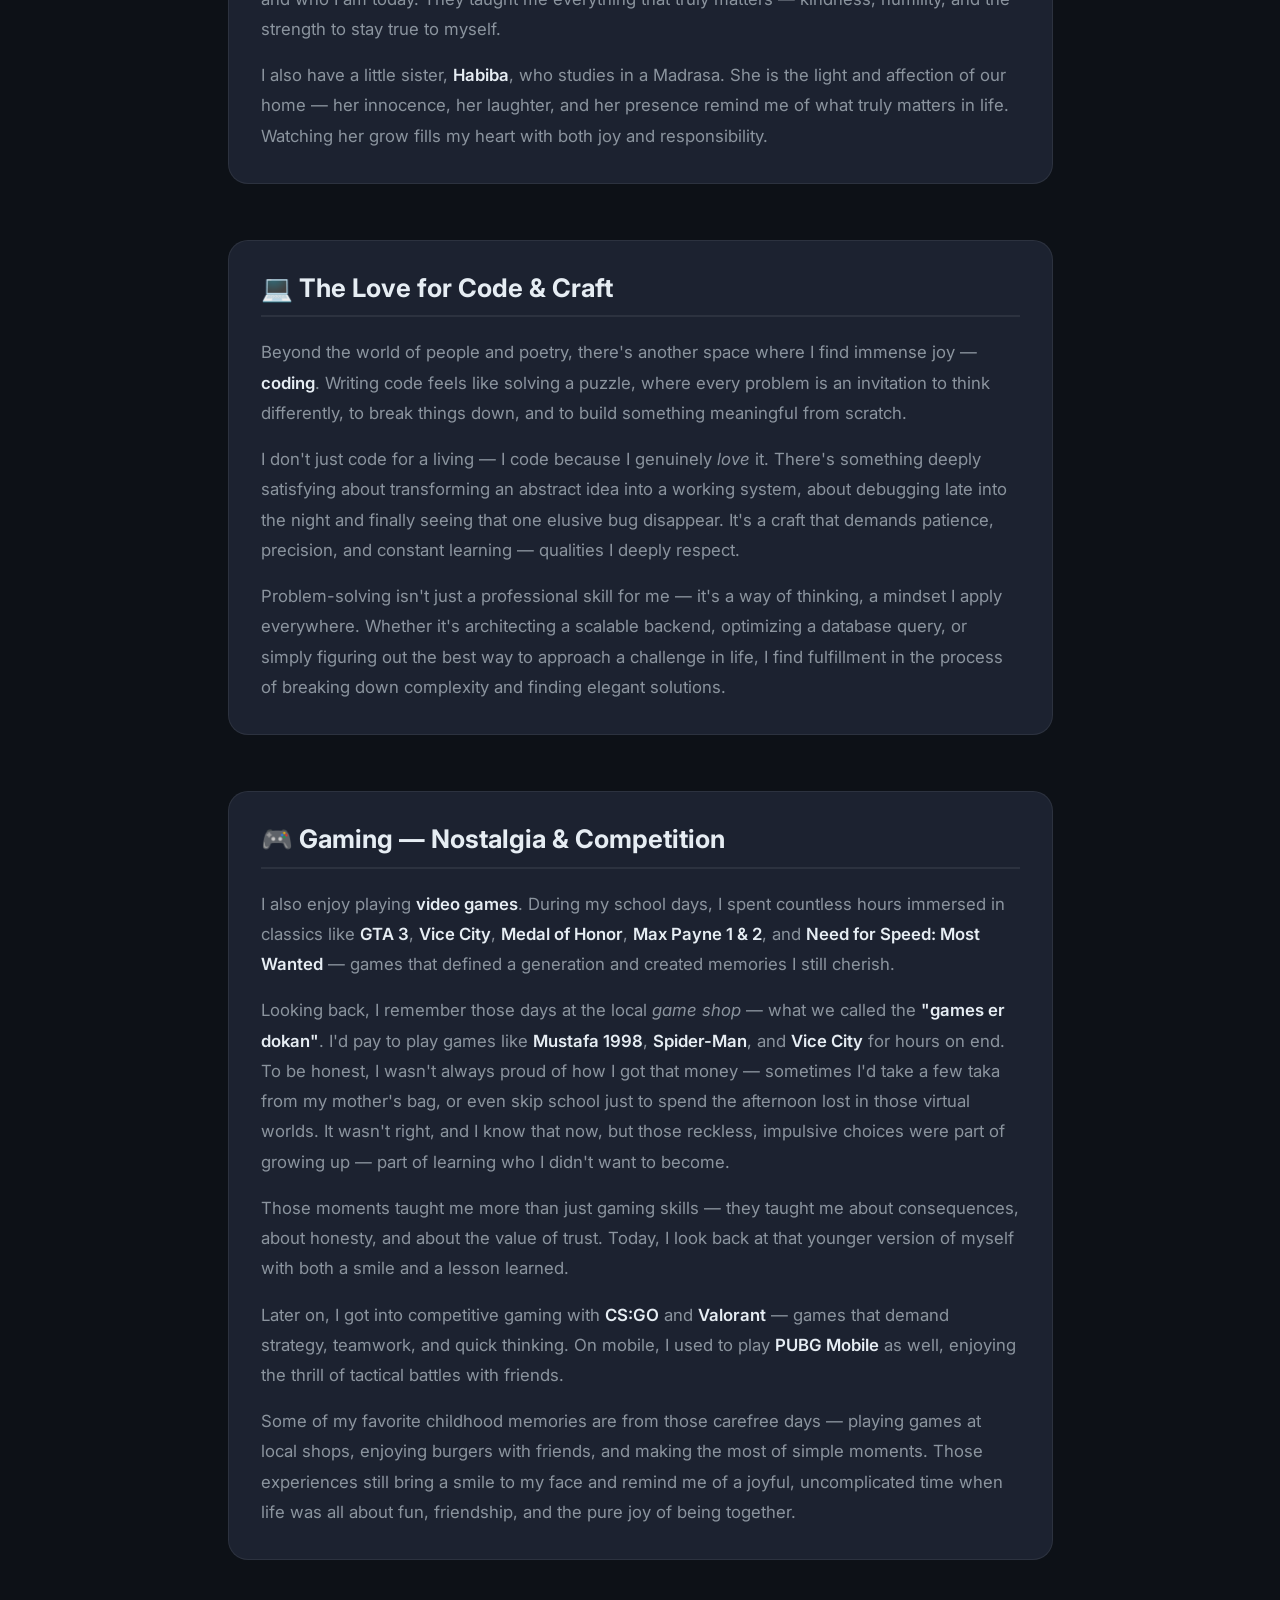
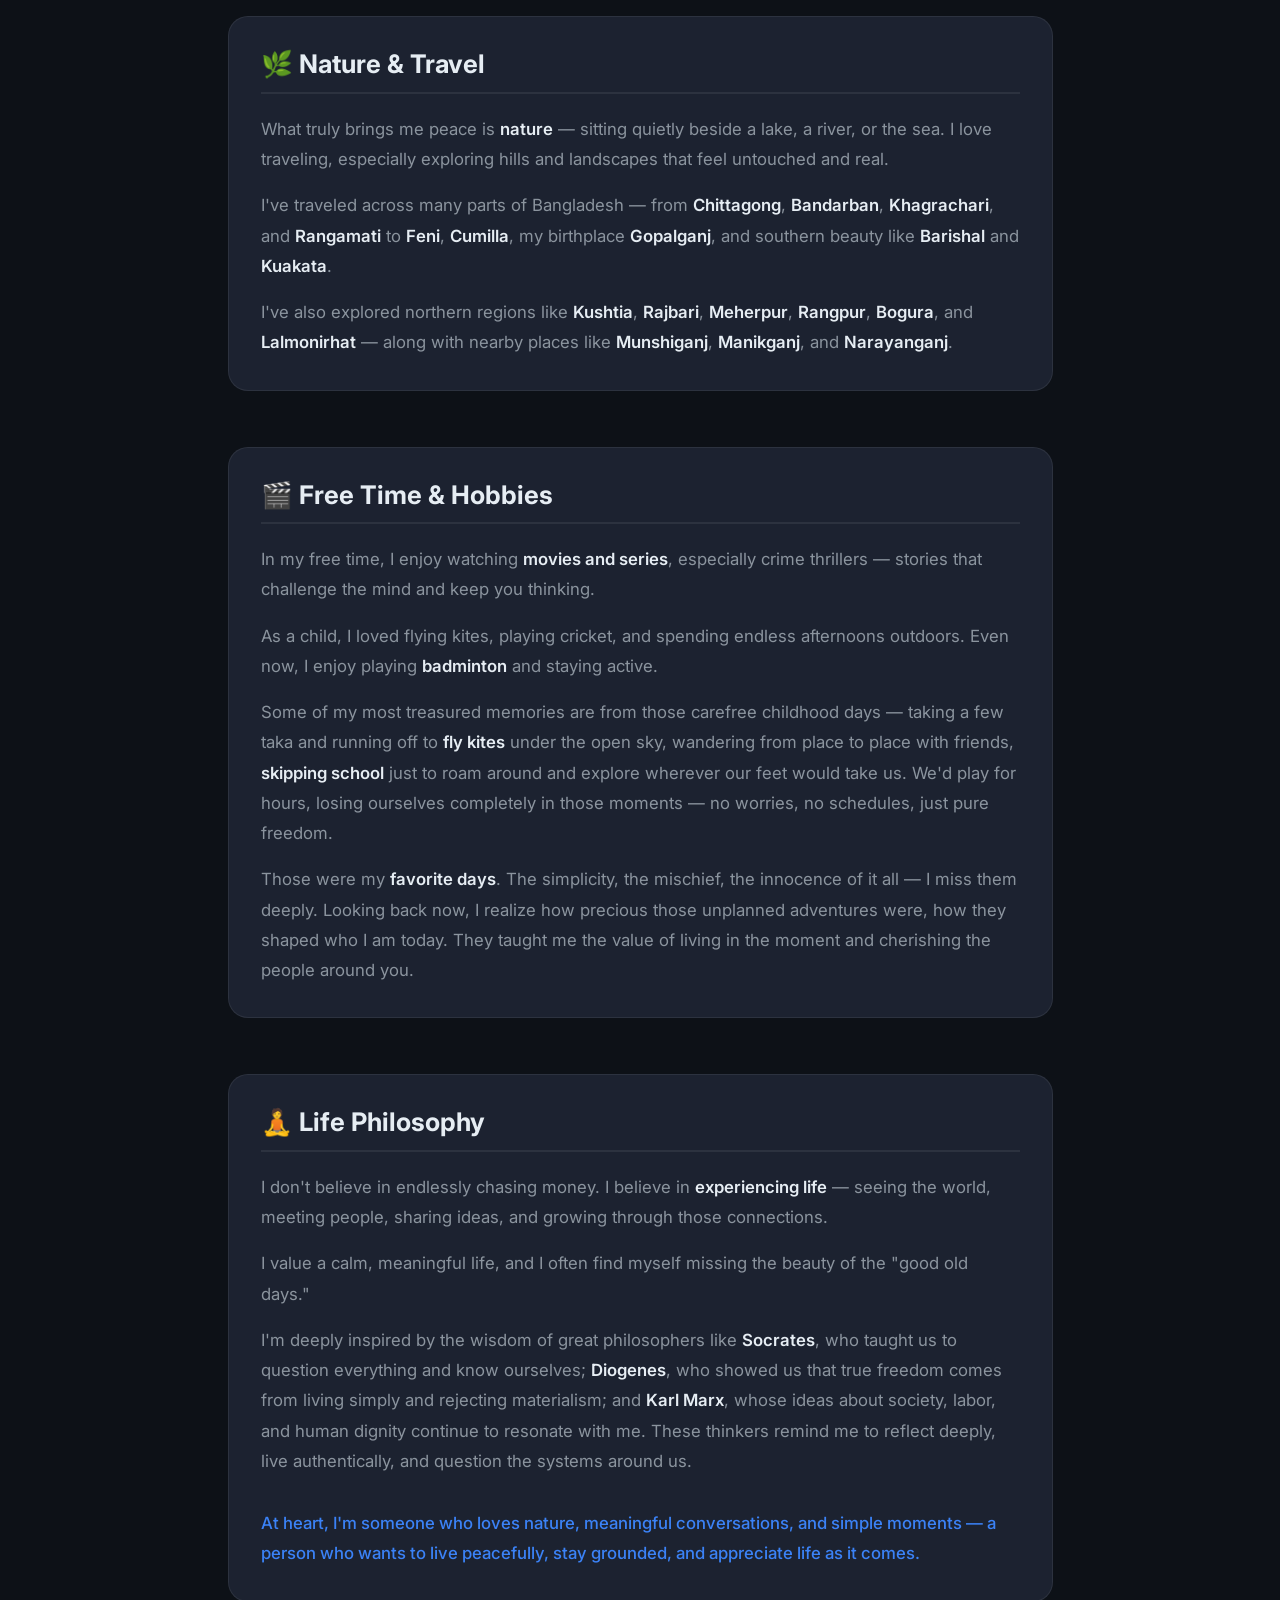
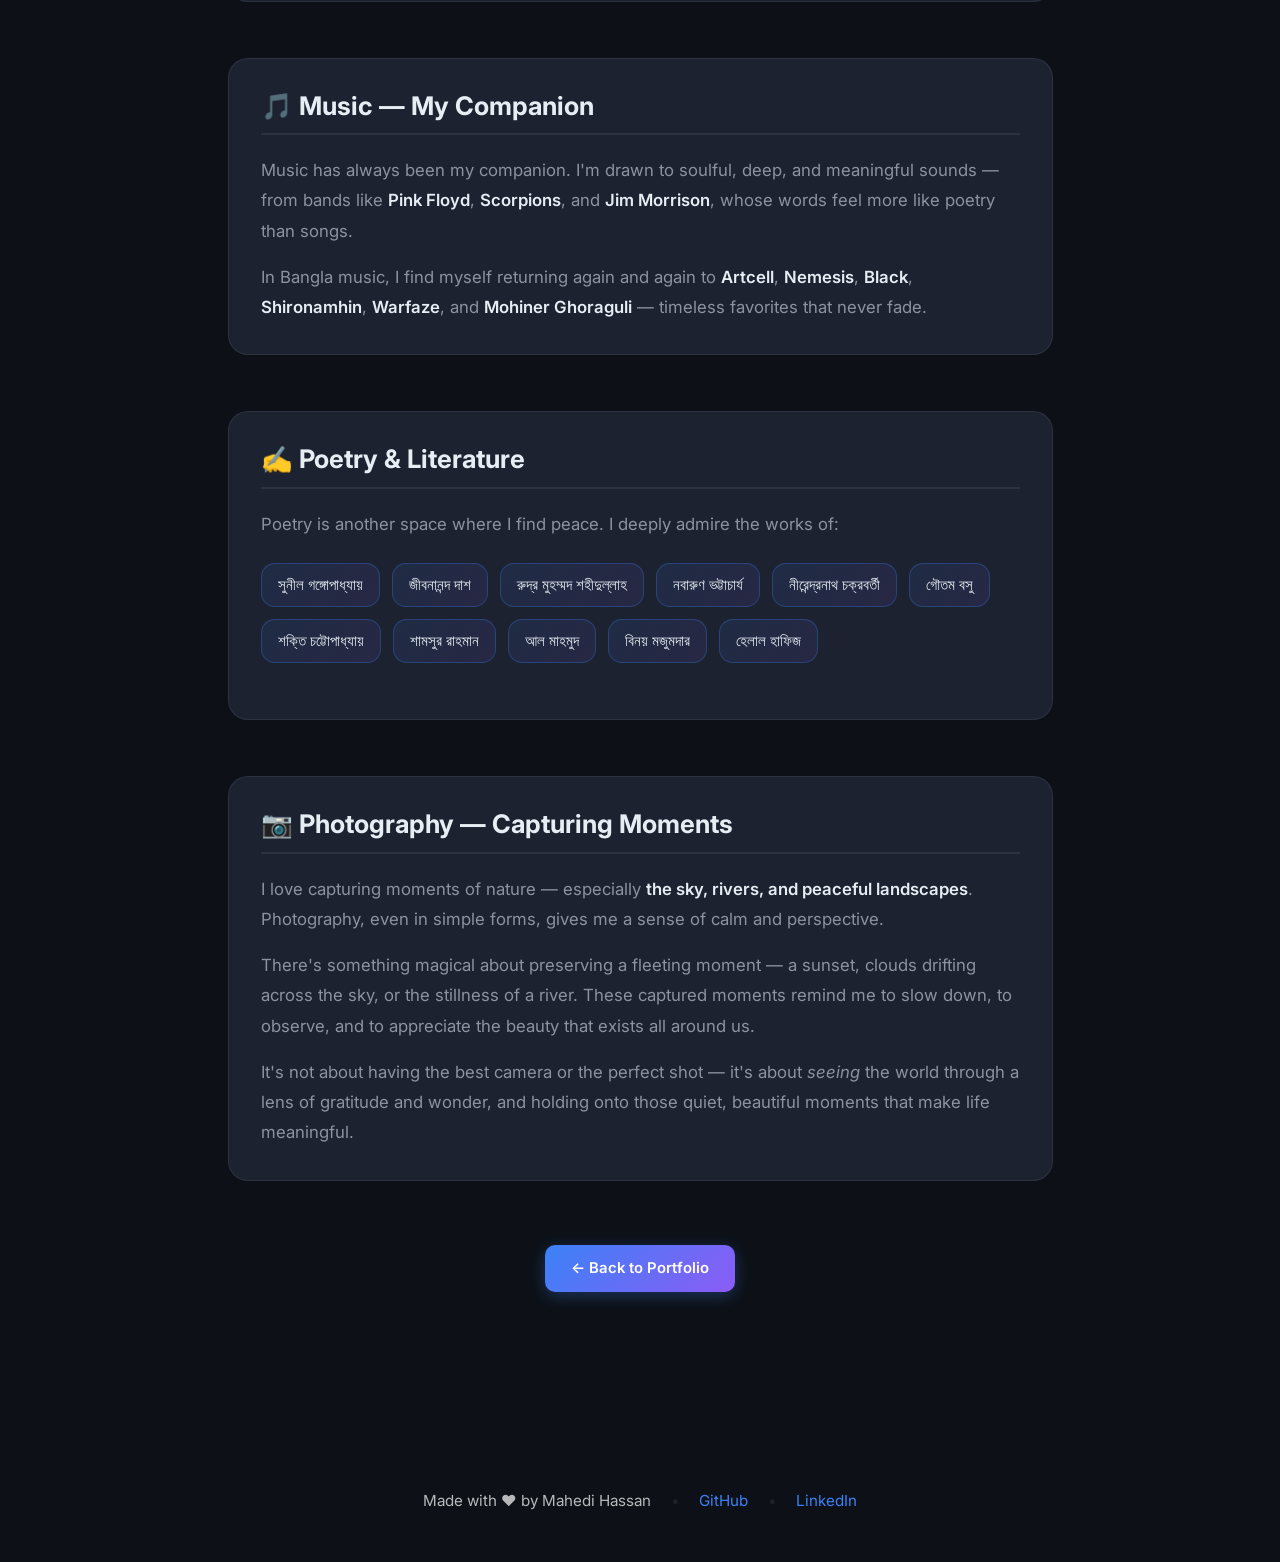
==== commit fe6311c4: "Fix bio" ====
--- a/bio.html
+++ b/bio.html
@@ -32,7 +32,7 @@
     <!-- ════════════════════════════════════════════
          NAVIGATION
     ════════════════════════════════════════════ -->
-    <nav class="navbar navbar-expand-lg navbar-dark ftco-navbar-light site-navbar-target" id="ftco-navbar">
+    <nav class="navbar navbar-expand-lg navbar-dark ftco-navbar-light site-navbar-target" id="ftco-navbar" style="background: rgba(13, 17, 23, 0.95); backdrop-filter: blur(20px);">
       <div class="container">
         <a class="navbar-brand" href="index.html">
           <span class="brand-logo">MH</span>
@@ -123,8 +123,23 @@
               </p>
             </div>
 
+            <!-- Family -->
+            <div class="bio-block" data-aos="fade-up" data-aos-delay="100">
+              <h3 class="bio-heading">👨‍👩‍👦 Family & Values</h3>
+              <p class="bio-text">
+                My father, <strong>Hamayet Khondokar</strong>, and my mother, <strong>Parul Begum</strong>, 
+                are the foundation of my values and who I am today. They taught me everything that truly matters — 
+                kindness, humility, and the strength to stay true to myself.
+              </p>
+              <p class="bio-text">
+                I also have a little sister, <strong>Habiba</strong>, who studies in a Madrasa. She is the light and 
+                affection of our home — her innocence, her laughter, and her presence remind me of what truly matters 
+                in life. Watching her grow fills my heart with both joy and responsibility.
+              </p>
+            </div>
+
             <!-- Coding & Problem-Solving -->
-            <div class="bio-block" data-aos="fade-up" data-aos-delay="100">
+            <div class="bio-block" data-aos="fade-up" data-aos-delay="150">
               <h3 class="bio-heading">💻 The Love for Code & Craft</h3>
               <p class="bio-text">
                 Beyond the world of people and poetry, there's another space where I find immense joy — <strong>coding</strong>. 
@@ -144,8 +159,108 @@
               </p>
             </div>
 
+            <!-- Gaming -->
+            <div class="bio-block" data-aos="fade-up" data-aos-delay="200">
+              <h3 class="bio-heading">🎮 Gaming — Nostalgia & Competition</h3>
+              <p class="bio-text">
+                I also enjoy playing <strong>video games</strong>. During my school days, I spent countless hours immersed 
+                in classics like <strong>GTA 3</strong>, <strong>Vice City</strong>, <strong>Medal of Honor</strong>, 
+                <strong>Max Payne 1 & 2</strong>, and <strong>Need for Speed: Most Wanted</strong> — games that defined 
+                a generation and created memories I still cherish.
+              </p>
+              <p class="bio-text">
+                Looking back, I remember those days at the local <em>game shop</em> — what we called the <strong>"games er dokan"</strong>. 
+                I'd pay to play games like <strong>Mustafa 1998</strong>, <strong>Spider-Man</strong>, and <strong>Vice City</strong> 
+                for hours on end. To be honest, I wasn't always proud of how I got that money — sometimes I'd take a few taka from 
+                my mother's bag, or even skip school just to spend the afternoon lost in those virtual worlds. It wasn't right, 
+                and I know that now, but those reckless, impulsive choices were part of growing up — part of learning who I didn't 
+                want to become.
+              </p>
+              <p class="bio-text">
+                Those moments taught me more than just gaming skills — they taught me about consequences, about honesty, and about 
+                the value of trust. Today, I look back at that younger version of myself with both a smile and a lesson learned.
+              </p>
+              <p class="bio-text">
+                Later on, I got into competitive gaming with <strong>CS:GO</strong> and <strong>Valorant</strong> — 
+                games that demand strategy, teamwork, and quick thinking. On mobile, I used to play <strong>PUBG Mobile</strong> 
+                as well, enjoying the thrill of tactical battles with friends.
+              </p>
+              <p class="bio-text">
+                Some of my favorite childhood memories are from those carefree days — playing games at local shops, 
+                enjoying burgers with friends, and making the most of simple moments. Those experiences still bring a 
+                smile to my face and remind me of a joyful, uncomplicated time when life was all about fun, friendship, 
+                and the pure joy of being together.
+              </p>
+            </div>
+
+            <!-- Nature & Travel -->
+            <div class="bio-block" data-aos="fade-up" data-aos-delay="250">
+              <h3 class="bio-heading">🌿 Nature & Travel</h3>
+              <p class="bio-text">
+                What truly brings me peace is <strong>nature</strong> — sitting quietly beside a lake, a river, or the sea. 
+                I love traveling, especially exploring hills and landscapes that feel untouched and real.
+              </p>
+              <p class="bio-text">
+                I've traveled across many parts of Bangladesh — from <strong>Chittagong</strong>, <strong>Bandarban</strong>, 
+                <strong>Khagrachari</strong>, and <strong>Rangamati</strong> to <strong>Feni</strong>, <strong>Cumilla</strong>, 
+                my birthplace <strong>Gopalganj</strong>, and southern beauty like <strong>Barishal</strong> and <strong>Kuakata</strong>.
+              </p>
+              <p class="bio-text">
+                I've also explored northern regions like <strong>Kushtia</strong>, <strong>Rajbari</strong>, 
+                <strong>Meherpur</strong>, <strong>Rangpur</strong>, <strong>Bogura</strong>, and <strong>Lalmonirhat</strong> — 
+                along with nearby places like <strong>Munshiganj</strong>, <strong>Manikganj</strong>, and <strong>Narayanganj</strong>.
+              </p>
+            </div>
+
+            <!-- Hobbies -->
+            <div class="bio-block" data-aos="fade-up" data-aos-delay="300">
+              <h3 class="bio-heading">🎬 Free Time & Hobbies</h3>
+              <p class="bio-text">
+                In my free time, I enjoy watching <strong>movies and series</strong>, especially crime thrillers — 
+                stories that challenge the mind and keep you thinking.
+              </p>
+              <p class="bio-text">
+                As a child, I loved flying kites, playing cricket, and spending endless afternoons outdoors. 
+                Even now, I enjoy playing <strong>badminton</strong> and staying active.
+              </p>
+              <p class="bio-text">
+                Some of my most treasured memories are from those carefree childhood days — taking a few taka and 
+                running off to <strong>fly kites</strong> under the open sky, wandering from place to place with friends, 
+                <strong>skipping school</strong> just to roam around and explore wherever our feet would take us. 
+                We'd play for hours, losing ourselves completely in those moments — no worries, no schedules, just pure freedom.
+              </p>
+              <p class="bio-text">
+                Those were my <strong>favorite days</strong>. The simplicity, the mischief, the innocence of it all — 
+                I miss them deeply. Looking back now, I realize how precious those unplanned adventures were, how they 
+                shaped who I am today. They taught me the value of living in the moment and cherishing the people around you.
+              </p>
+            </div>
+
+            <!-- Philosophy -->
+            <div class="bio-block" data-aos="fade-up" data-aos-delay="350">
+              <h3 class="bio-heading">🧘 Life Philosophy</h3>
+              <p class="bio-text">
+                I don't believe in endlessly chasing money. I believe in <strong>experiencing life</strong> — 
+                seeing the world, meeting people, sharing ideas, and growing through those connections.
+              </p>
+              <p class="bio-text">
+                I value a calm, meaningful life, and I often find myself missing the beauty of the "good old days."
+              </p>
+              <p class="bio-text">
+                I'm deeply inspired by the wisdom of great philosophers like <strong>Socrates</strong>, who taught us 
+                to question everything and know ourselves; <strong>Diogenes</strong>, who showed us that true freedom 
+                comes from living simply and rejecting materialism; and <strong>Karl Marx</strong>, whose ideas about 
+                society, labor, and human dignity continue to resonate with me. These thinkers remind me to reflect deeply, 
+                live authentically, and question the systems around us.
+              </p>
+              <p class="bio-text" style="font-weight: 500; color: var(--accent); margin-top: 2rem;">
+                At heart, I'm someone who loves nature, meaningful conversations, and simple moments — 
+                a person who wants to live peacefully, stay grounded, and appreciate life as it comes.
+              </p>
+            </div>
+
             <!-- Music -->
-            <div class="bio-block" data-aos="fade-up" data-aos-delay="100">
+            <div class="bio-block" data-aos="fade-up" data-aos-delay="400">
               <h3 class="bio-heading">🎵 Music — My Companion</h3>
               <p class="bio-text">
                 Music has always been my companion. I'm drawn to soulful, deep, and meaningful sounds — from bands like 
@@ -160,7 +275,7 @@
             </div>
 
             <!-- Poetry -->
-            <div class="bio-block" data-aos="fade-up" data-aos-delay="200">
+            <div class="bio-block" data-aos="fade-up" data-aos-delay="450">
               <h3 class="bio-heading">✍️ Poetry & Literature</h3>
               <p class="bio-text">
                 Poetry is another space where I find peace. I deeply admire the works of:
@@ -180,66 +295,21 @@
               </div>
             </div>
 
-            <!-- Hobbies -->
-            <div class="bio-block" data-aos="fade-up" data-aos-delay="300">
-              <h3 class="bio-heading">🎬 Free Time & Hobbies</h3>
-              <p class="bio-text">
-                In my free time, I enjoy watching <strong>movies and series</strong>, especially crime thrillers — 
-                stories that challenge the mind and keep you thinking.
-              </p>
-              <p class="bio-text">
-                As a child, I loved flying kites, playing cricket, and spending endless afternoons outdoors. 
-                Even now, I enjoy playing <strong>badminton</strong> and staying active.
-              </p>
-            </div>
-
-            <!-- Nature & Travel -->
-            <div class="bio-block" data-aos="fade-up" data-aos-delay="400">
-              <h3 class="bio-heading">🌿 Nature & Travel</h3>
-              <p class="bio-text">
-                What truly brings me peace is <strong>nature</strong> — sitting quietly beside a lake, a river, or the sea. 
-                I love traveling, especially exploring hills and landscapes that feel untouched and real.
-              </p>
-              <p class="bio-text">
-                I've traveled across many parts of Bangladesh — from <strong>Chittagong</strong>, <strong>Bandarban</strong>, 
-                <strong>Khagrachari</strong>, and <strong>Rangamati</strong> to <strong>Feni</strong>, <strong>Cumilla</strong>, 
-                my birthplace <strong>Gopalganj</strong>, and southern beauty like <strong>Barishal</strong> and <strong>Kuakata</strong>.
-              </p>
-              <p class="bio-text">
-                I've also explored northern regions like <strong>Kushtia</strong>, <strong>Rajbari</strong>, 
-                <strong>Meherpur</strong>, <strong>Rangpur</strong>, <strong>Bogura</strong>, and <strong>Lalmonirhat</strong> — 
-                along with nearby places like <strong>Munshiganj</strong>, <strong>Manikganj</strong>, and <strong>Narayanganj</strong>.
-              </p>
-            </div>
-
-            <!-- Family -->
+            <!-- Photography -->
             <div class="bio-block" data-aos="fade-up" data-aos-delay="500">
-              <h3 class="bio-heading">👨‍👩‍👦 Family & Values</h3>
-              <p class="bio-text">
-                My father, <strong>Hamayet Khondokar</strong>, and my mother, <strong>Parul Begum</strong>, 
-                are the foundation of my values and who I am today. They taught me everything that truly matters — 
-                kindness, humility, and the strength to stay true to myself.
-              </p>
-              <p class="bio-text">
-                I also have a little sister, <strong>Habiba</strong>, who studies in a Madrasa. She is the light and 
-                affection of our home — her innocence, her laughter, and her presence remind me of what truly matters 
-                in life. Watching her grow fills my heart with both joy and responsibility.
-              </p>
-            </div>
-
-            <!-- Philosophy -->
-            <div class="bio-block" data-aos="fade-up" data-aos-delay="600">
-              <h3 class="bio-heading">🧘 Life Philosophy</h3>
-              <p class="bio-text">
-                I don't believe in endlessly chasing money. I believe in <strong>experiencing life</strong> — 
-                seeing the world, meeting people, sharing ideas, and growing through those connections.
-              </p>
-              <p class="bio-text">
-                I value a calm, meaningful life, and I often find myself missing the beauty of the "good old days."
-              </p>
-              <p class="bio-text" style="font-weight: 500; color: var(--accent); margin-top: 2rem;">
-                At heart, I'm someone who loves nature, meaningful conversations, and simple moments — 
-                a person who wants to live peacefully, stay grounded, and appreciate life as it comes.
+              <h3 class="bio-heading">📷 Photography — Capturing Moments</h3>
+              <p class="bio-text">
+                I love capturing moments of nature — especially <strong>the sky, rivers, and peaceful landscapes</strong>. 
+                Photography, even in simple forms, gives me a sense of calm and perspective.
+              </p>
+              <p class="bio-text">
+                There's something magical about preserving a fleeting moment — a sunset, clouds drifting across the sky, 
+                or the stillness of a river. These captured moments remind me to slow down, to observe, and to appreciate 
+                the beauty that exists all around us.
+              </p>
+              <p class="bio-text">
+                It's not about having the best camera or the perfect shot — it's about <em>seeing</em> the world through 
+                a lens of gratitude and wonder, and holding onto those quiet, beautiful moments that make life meaningful.
               </p>
             </div>
 
@@ -380,6 +450,67 @@
         transform: translateY(-2px);
       }
 
+      /* Photo Gallery */
+      .photo-gallery {
+        margin-top: 2rem;
+      }
+
+      .photo-img {
+        width: 100%;
+        height: auto;
+        border-radius: var(--radius-md);
+        transition: all 0.4s ease;
+        box-shadow: 0 4px 12px rgba(0, 0, 0, 0.2);
+        cursor: pointer;
+      }
+
+      .photo-img:hover {
+        transform: translateY(-6px) scale(1.02);
+        box-shadow: 0 12px 28px rgba(59, 130, 246, 0.3);
+      }
+
+      /* Navbar visibility fixes */
+      #ftco-navbar {
+        transition: all 0.3s ease;
+        background: rgba(13, 17, 23, 0.95) !important;
+        backdrop-filter: blur(20px);
+        box-shadow: 0 2px 12px rgba(0, 0, 0, 0.3);
+      }
+
+      #ftco-navbar.scrolled {
+        background: rgba(13, 17, 23, 0.98) !important;
+        backdrop-filter: blur(20px);
+        box-shadow: 0 4px 24px rgba(0, 0, 0, 0.5);
+      }
+
+      .navbar-brand .brand-logo,
+      .navbar-brand .brand-name {
+        color: #e6edf3 !important;
+        text-shadow: 0 2px 4px rgba(0, 0, 0, 0.3);
+      }
+
+      .navbar-nav .nav-link {
+        color: rgba(230, 237, 243, 0.85) !important;
+        font-weight: 500;
+        letter-spacing: 0.3px;
+        transition: all 0.2s ease;
+        text-shadow: 0 1px 2px rgba(0, 0, 0, 0.2);
+      }
+
+      .navbar-nav .nav-link:hover {
+        color: #ffffff !important;
+        background: rgba(255, 255, 255, 0.1);
+        text-shadow: 0 2px 4px rgba(0, 0, 0, 0.3);
+      }
+
+      .navbar-nav .nav-link.active {
+        color: #3b82f6 !important;
+        background: linear-gradient(135deg, rgba(59, 130, 246, 0.2), rgba(139, 92, 246, 0.2));
+        border: 1px solid rgba(59, 130, 246, 0.4);
+        box-shadow: 0 2px 8px rgba(59, 130, 246, 0.2);
+        text-shadow: 0 2px 4px rgba(0, 0, 0, 0.3);
+      }
+
       /* Footer */
       .ftco-footer {
         background: var(--bg-darker);
